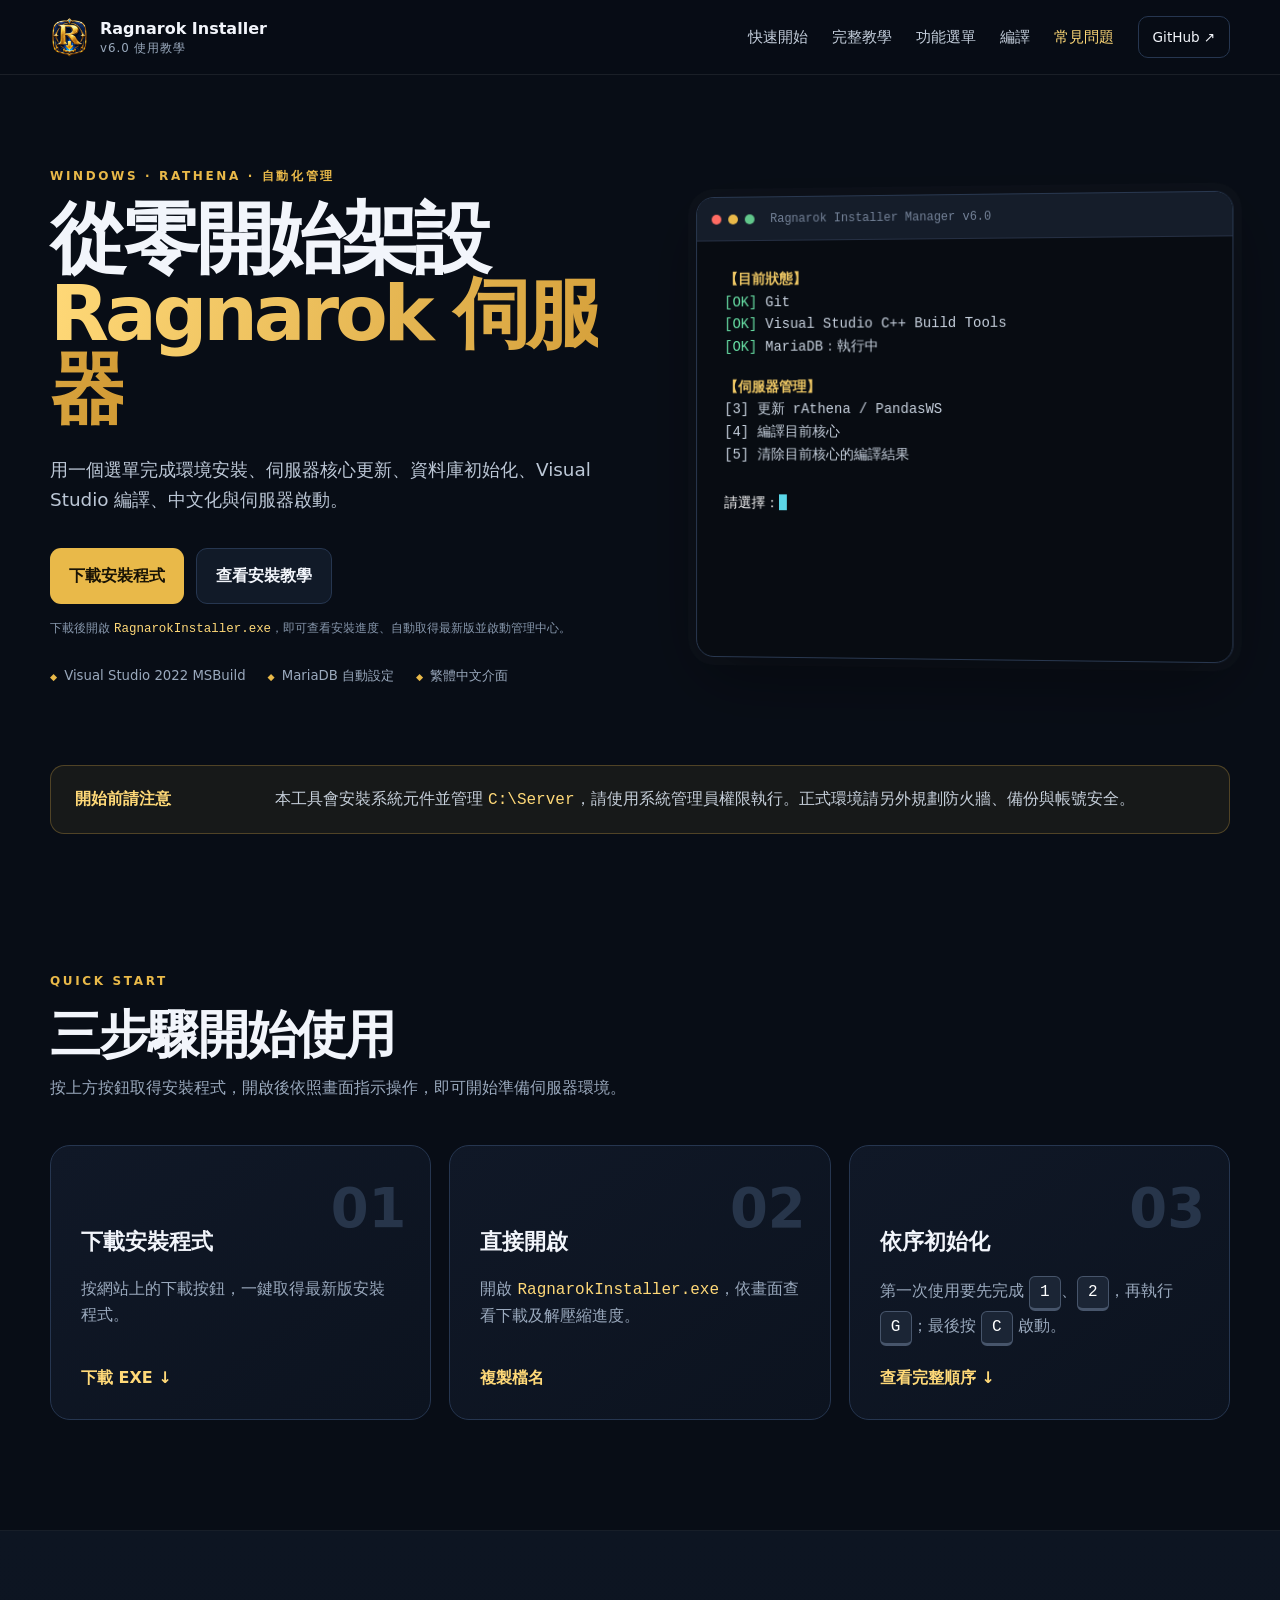
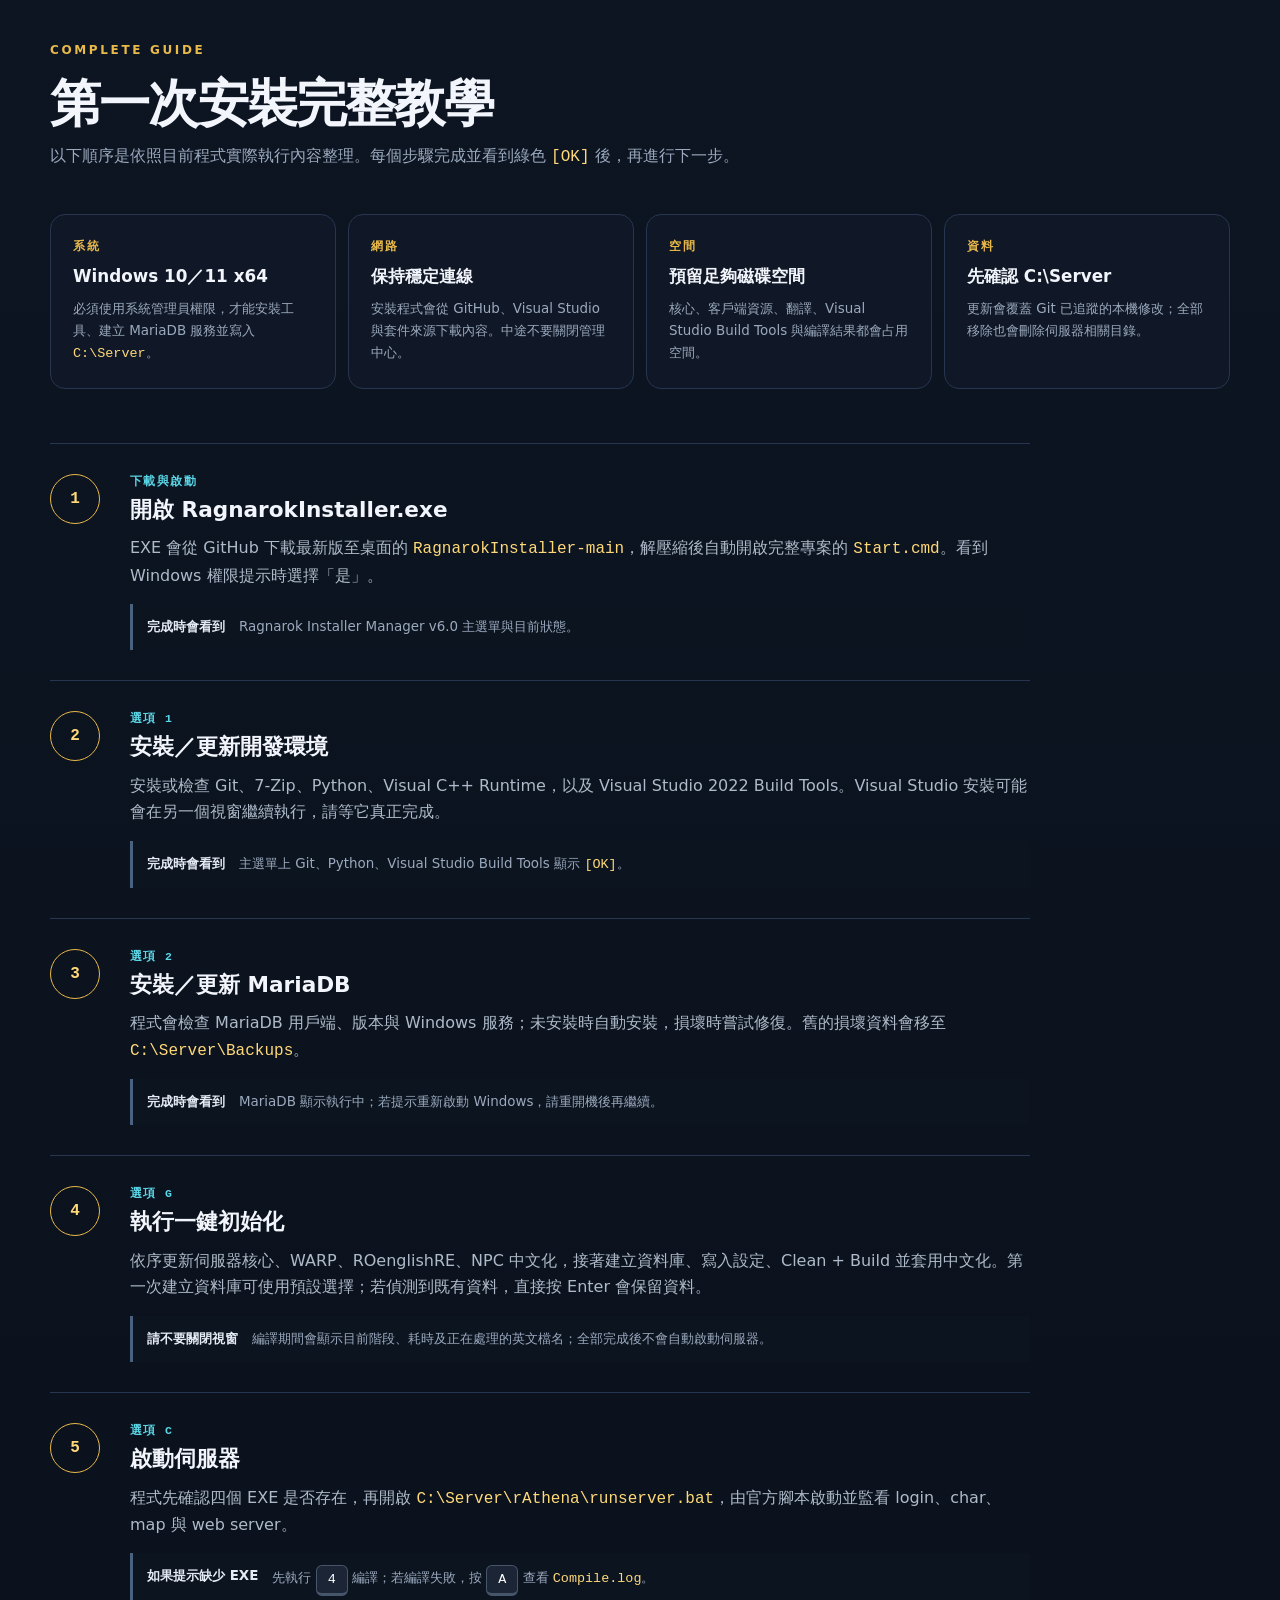
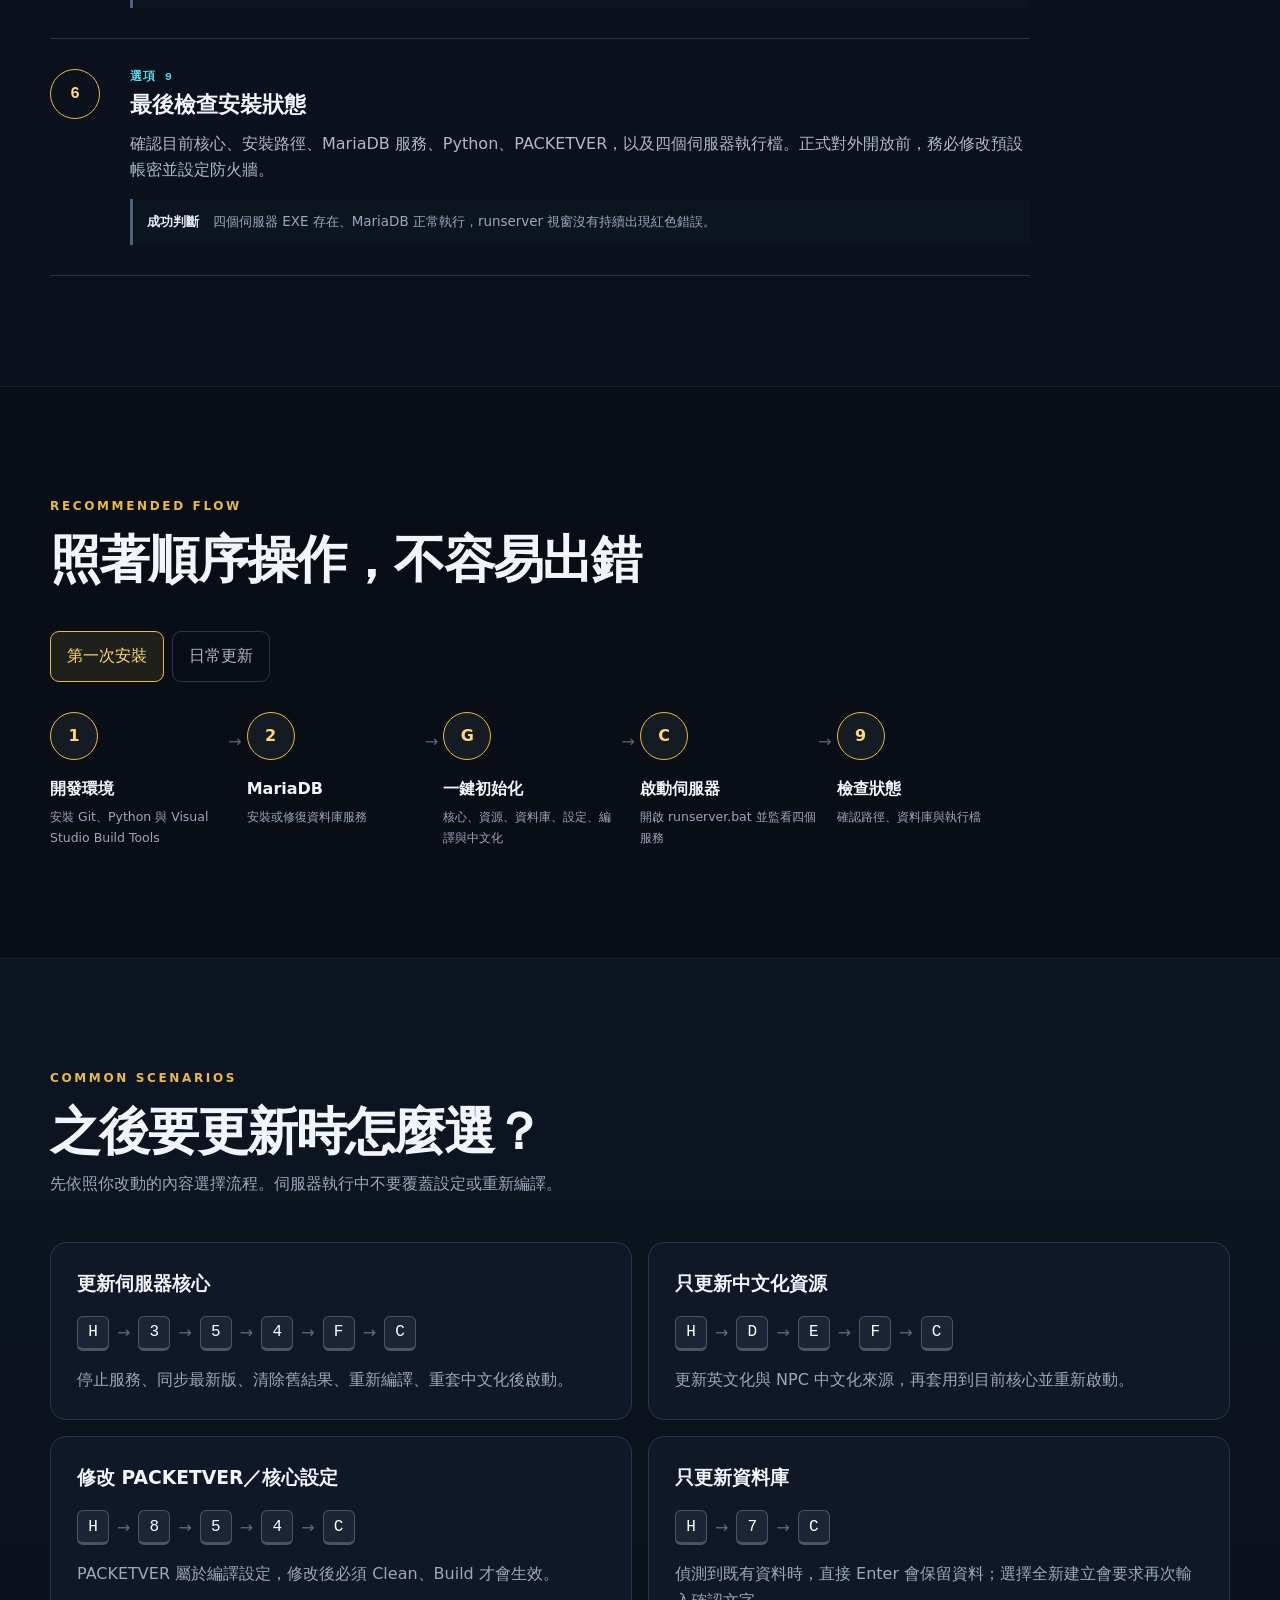
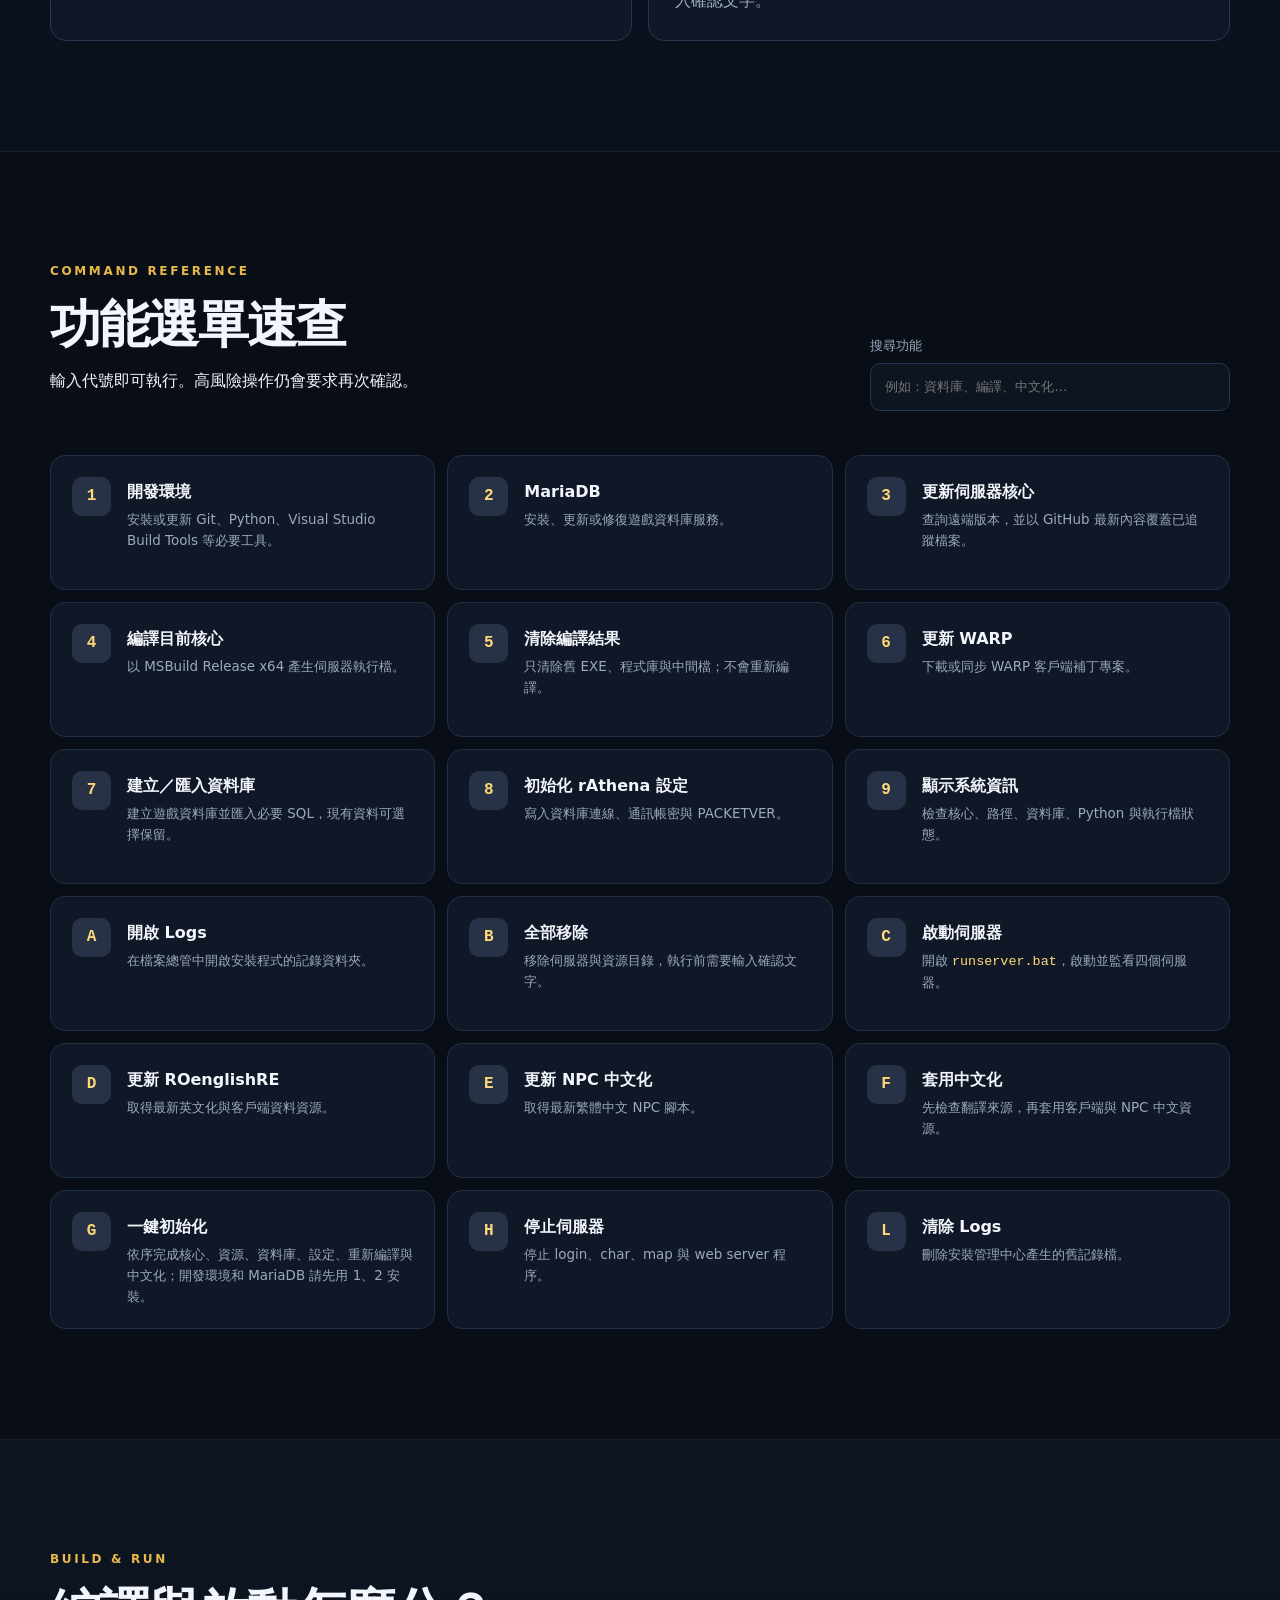
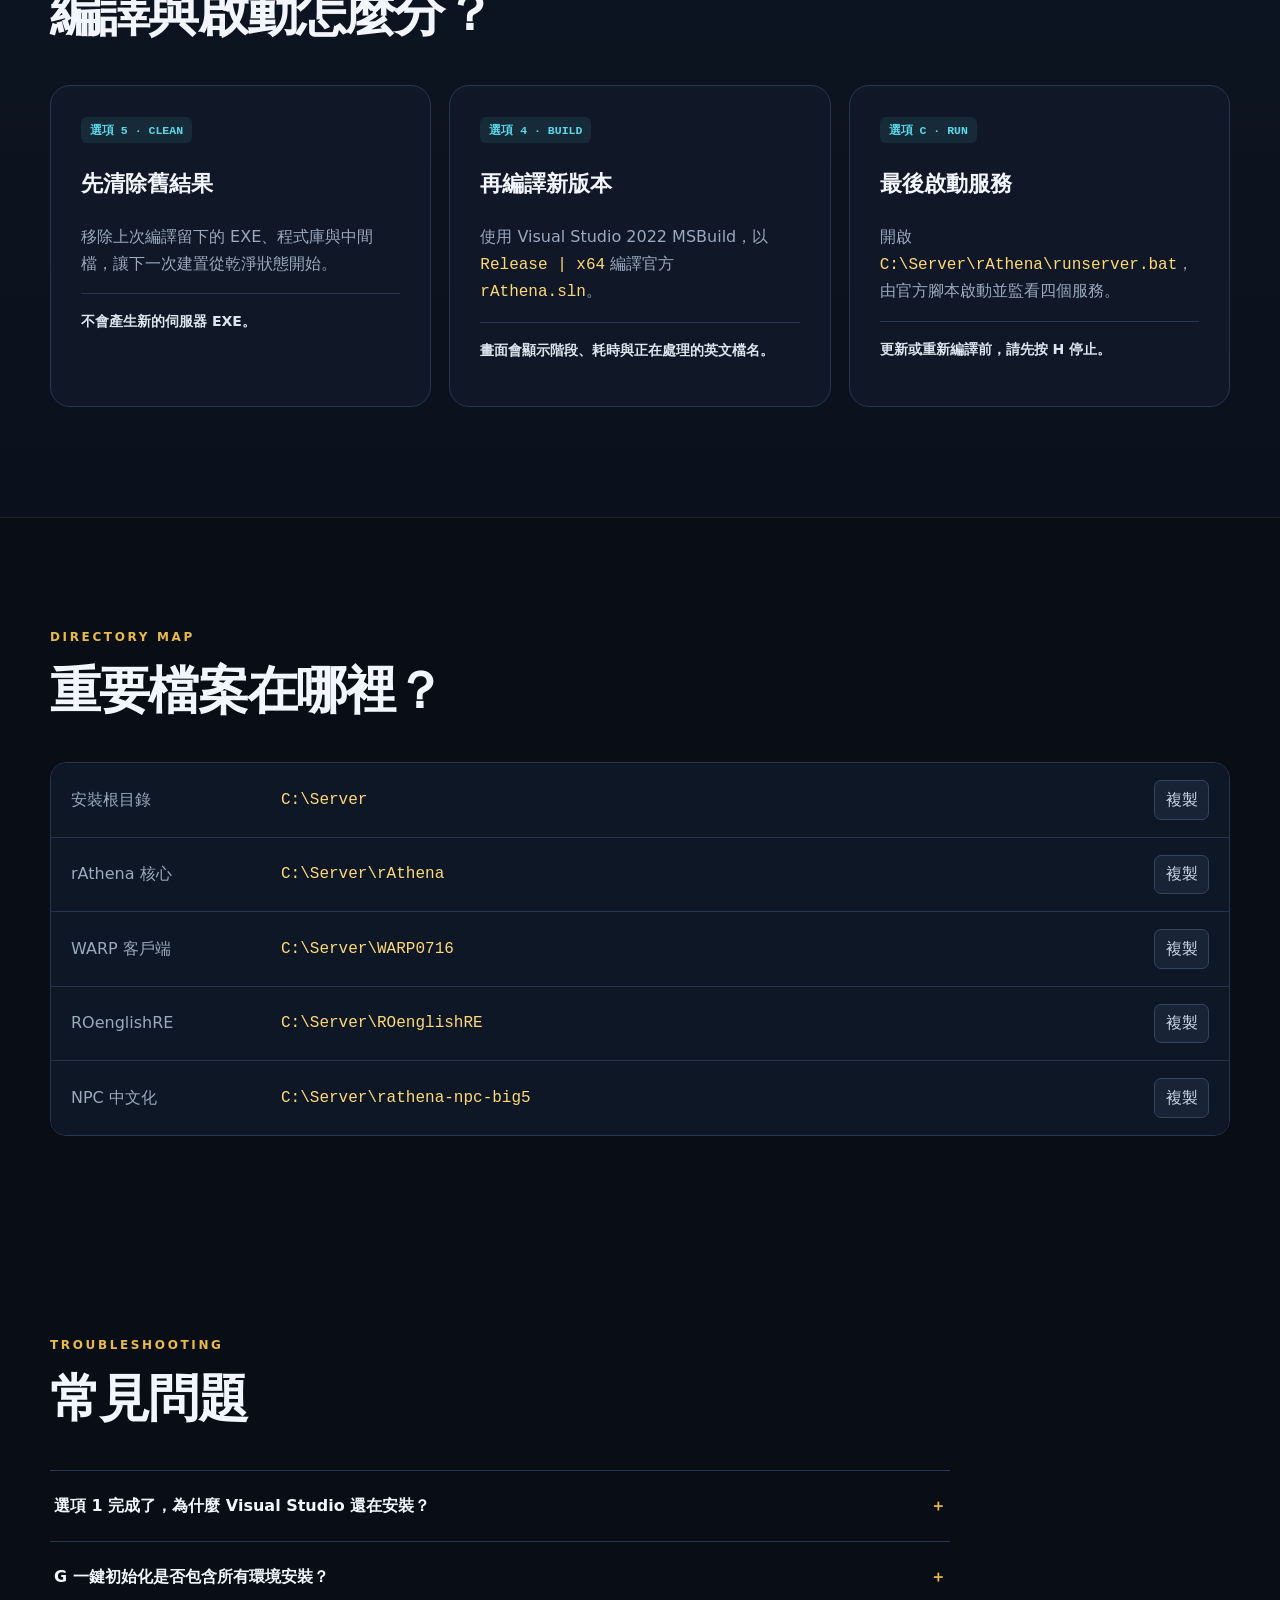
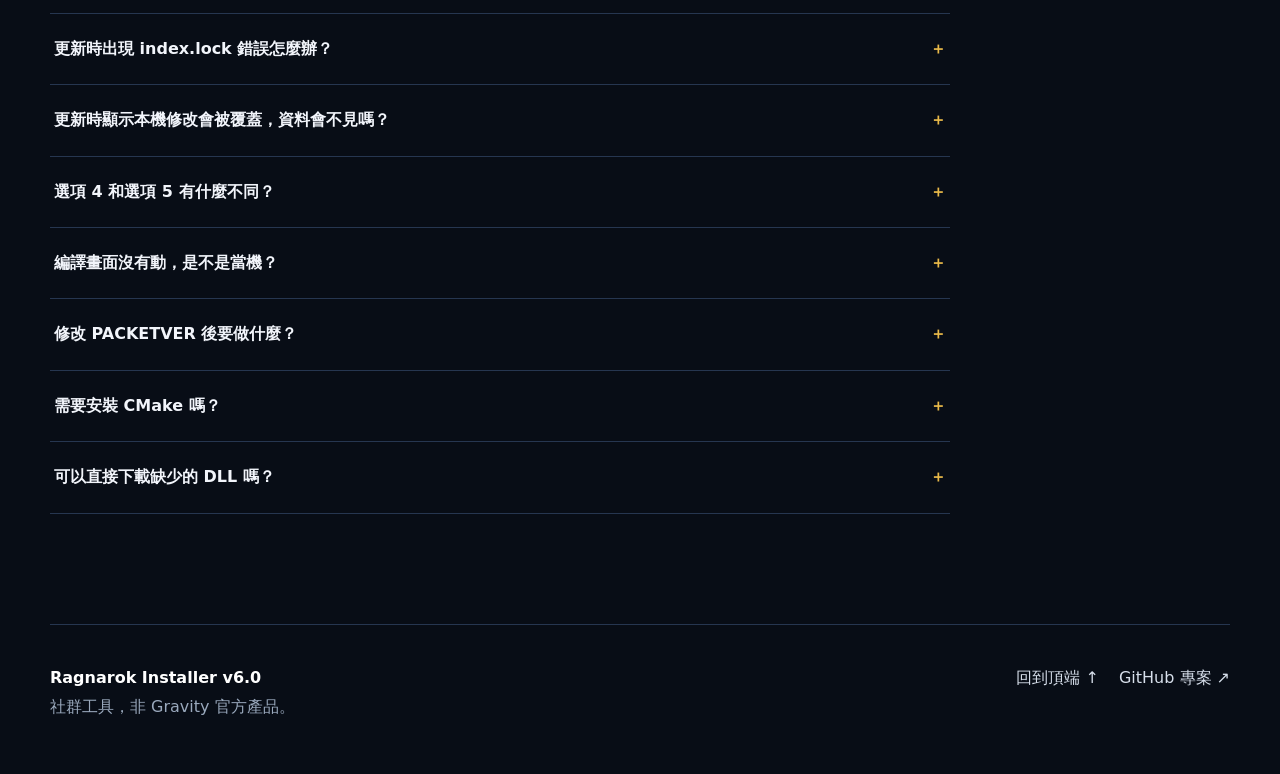
==== docs/index.html @ 00339aa7 "Publish Ragnarok Installer tutorial website" ====
<!doctype html>
<html lang="zh-Hant">
<head>
  <meta charset="utf-8">
  <meta name="viewport" content="width=device-width, initial-scale=1">
  <meta name="description" content="Ragnarok Installer v6.0 完整安裝、更新、編譯與伺服器管理教學。">
  <meta name="theme-color" content="#0b111c">
  <title>Ragnarok Installer 使用教學</title>
  <link rel="icon" type="image/png" href="assets/favicon.png">
  <link rel="stylesheet" href="styles.css?v=20260819-1">
</head>
<body id="top">
  <a class="skip-link" href="#main">跳到主要內容</a>
  <header class="site-header">
    <div class="nav-wrap">
      <a class="brand" href="#top" aria-label="回到首頁">
        <img class="brand-mark" src="assets/ragnarok-installer-logo.png" width="39" height="39" alt="">
        <span><strong>Ragnarok Installer</strong><small>v6.0 使用教學</small></span>
      </a>
      <button class="nav-toggle" type="button" aria-expanded="false" aria-controls="site-nav">選單</button>
      <nav id="site-nav" aria-label="主要導覽">
        <a href="#quickstart">快速開始</a>
        <a href="#guide">完整教學</a>
        <a href="#commands">功能選單</a>
        <a href="#compile">編譯</a>
        <a href="#faq">常見問題</a>
      </nav>
      <a class="github-link" href="https://github.com/xvn5002036/RagnarokInstaller" target="_blank" rel="noreferrer">GitHub ↗</a>
    </div>
  </header>

  <main id="main">
    <section class="hero">
      <div class="hero-copy">
        <p class="eyebrow">WINDOWS · RATHENA · 自動化管理</p>
        <h1>從零開始架設<br><span>Ragnarok 伺服器</span></h1>
        <p class="hero-lead">用一個選單完成環境安裝、伺服器核心更新、資料庫初始化、Visual Studio 編譯、中文化與伺服器啟動。</p>
        <div class="hero-actions">
          <a class="button primary" href="RagnarokInstaller.exe" download>下載安裝程式</a>
          <a class="button secondary" href="#quickstart">查看安裝教學</a>
        </div>
        <p class="launcher-note">下載後開啟 <code>RagnarokInstaller.exe</code>，即可查看安裝進度、自動取得最新版並啟動管理中心。</p>
        <ul class="hero-points" aria-label="特色">
          <li>Visual Studio 2022 MSBuild</li>
          <li>MariaDB 自動設定</li>
          <li>繁體中文介面</li>
        </ul>
      </div>
      <div class="terminal-card" aria-label="安裝程式畫面示意">
        <div class="terminal-bar"><span></span><span></span><span></span><small>Ragnarok Installer Manager v6.0</small></div>
        <div class="terminal-body">
          <p><b>【目前狀態】</b></p>
          <p><i>[OK]</i> Git</p>
          <p><i>[OK]</i> Visual Studio C++ Build Tools</p>
          <p><i>[OK]</i> MariaDB：執行中</p>
          <p class="spacer"></p>
          <p><b>【伺服器管理】</b></p>
          <p>[3] 更新 rAthena / PandasWS</p>
          <p>[4] 編譯目前核心</p>
          <p>[5] 清除目前核心的編譯結果</p>
          <p class="prompt">請選擇：<span class="cursor"></span></p>
        </div>
      </div>
    </section>

    <section class="notice" aria-label="重要提醒">
      <strong>開始前請注意</strong>
      <p>本工具會安裝系統元件並管理 <code>C:\Server</code>，請使用系統管理員權限執行。正式環境請另外規劃防火牆、備份與帳號安全。</p>
    </section>

    <section class="section" id="quickstart">
      <div class="section-heading">
        <p class="eyebrow">QUICK START</p>
        <h2>三步驟開始使用</h2>
        <p>按上方按鈕取得安裝程式，開啟後依照畫面指示操作，即可開始準備伺服器環境。</p>
      </div>
      <div class="steps-grid">
        <article class="step-card"><span>01</span><h3>下載安裝程式</h3><p>按網站上的下載按鈕，一鍵取得最新版安裝程式。</p><a href="RagnarokInstaller.exe" download>下載 EXE ↓</a></article>
        <article class="step-card"><span>02</span><h3>直接開啟</h3><p>開啟 <code>RagnarokInstaller.exe</code>，依畫面查看下載及解壓縮進度。</p><button class="copy-button" type="button" data-copy="RagnarokInstaller.exe">複製檔名</button></article>
        <article class="step-card"><span>03</span><h3>依序初始化</h3><p>第一次使用要先完成 <kbd>1</kbd>、<kbd>2</kbd>，再執行 <kbd>G</kbd>；最後按 <kbd>C</kbd> 啟動。</p><a href="#guide">查看完整順序 ↓</a></article>
      </div>
    </section>

    <section class="section tinted" id="guide">
      <div class="section-heading">
        <p class="eyebrow">COMPLETE GUIDE</p>
        <h2>第一次安裝完整教學</h2>
        <p>以下順序是依照目前程式實際執行內容整理。每個步驟完成並看到綠色 <code>[OK]</code> 後，再進行下一步。</p>
      </div>

      <div class="requirement-grid">
        <article><span>系統</span><strong>Windows 10／11 x64</strong><p>必須使用系統管理員權限，才能安裝工具、建立 MariaDB 服務並寫入 <code>C:\Server</code>。</p></article>
        <article><span>網路</span><strong>保持穩定連線</strong><p>安裝程式會從 GitHub、Visual Studio 與套件來源下載內容。中途不要關閉管理中心。</p></article>
        <article><span>空間</span><strong>預留足夠磁碟空間</strong><p>核心、客戶端資源、翻譯、Visual Studio Build Tools 與編譯結果都會占用空間。</p></article>
        <article><span>資料</span><strong>先確認 C:\Server</strong><p>更新會覆蓋 Git 已追蹤的本機修改；全部移除也會刪除伺服器相關目錄。</p></article>
      </div>

      <ol class="guide-steps">
        <li>
          <div class="guide-number">1</div>
          <div><p class="guide-label">下載與啟動</p><h3>開啟 RagnarokInstaller.exe</h3><p>EXE 會從 GitHub 下載最新版至桌面的 <code>RagnarokInstaller-main</code>，解壓縮後自動開啟完整專案的 <code>Start.cmd</code>。看到 Windows 權限提示時選擇「是」。</p><div class="expected"><b>完成時會看到</b><span>Ragnarok Installer Manager v6.0 主選單與目前狀態。</span></div></div>
        </li>
        <li>
          <div class="guide-number">2</div>
          <div><p class="guide-label">選項 1</p><h3>安裝／更新開發環境</h3><p>安裝或檢查 Git、7-Zip、Python、Visual C++ Runtime，以及 Visual Studio 2022 Build Tools。Visual Studio 安裝可能會在另一個視窗繼續執行，請等它真正完成。</p><div class="expected"><b>完成時會看到</b><span>主選單上 Git、Python、Visual Studio Build Tools 顯示 <code>[OK]</code>。</span></div></div>
        </li>
        <li>
          <div class="guide-number">3</div>
          <div><p class="guide-label">選項 2</p><h3>安裝／更新 MariaDB</h3><p>程式會檢查 MariaDB 用戶端、版本與 Windows 服務；未安裝時自動安裝，損壞時嘗試修復。舊的損壞資料會移至 <code>C:\Server\Backups</code>。</p><div class="expected"><b>完成時會看到</b><span>MariaDB 顯示執行中；若提示重新啟動 Windows，請重開機後再繼續。</span></div></div>
        </li>
        <li>
          <div class="guide-number">4</div>
          <div><p class="guide-label">選項 G</p><h3>執行一鍵初始化</h3><p>依序更新伺服器核心、WARP、ROenglishRE、NPC 中文化，接著建立資料庫、寫入設定、Clean + Build 並套用中文化。第一次建立資料庫可使用預設選擇；若偵測到既有資料，直接按 Enter 會保留資料。</p><div class="expected"><b>請不要關閉視窗</b><span>編譯期間會顯示目前階段、耗時及正在處理的英文檔名；全部完成後不會自動啟動伺服器。</span></div></div>
        </li>
        <li>
          <div class="guide-number">5</div>
          <div><p class="guide-label">選項 C</p><h3>啟動伺服器</h3><p>程式先確認四個 EXE 是否存在，再開啟 <code>C:\Server\rAthena\runserver.bat</code>，由官方腳本啟動並監看 login、char、map 與 web server。</p><div class="expected"><b>如果提示缺少 EXE</b><span>先執行 <kbd>4</kbd> 編譯；若編譯失敗，按 <kbd>A</kbd> 查看 <code>Compile.log</code>。</span></div></div>
        </li>
        <li>
          <div class="guide-number">6</div>
          <div><p class="guide-label">選項 9</p><h3>最後檢查安裝狀態</h3><p>確認目前核心、安裝路徑、MariaDB 服務、Python、PACKETVER，以及四個伺服器執行檔。正式對外開放前，務必修改預設帳密並設定防火牆。</p><div class="expected"><b>成功判斷</b><span>四個伺服器 EXE 存在、MariaDB 正常執行，runserver 視窗沒有持續出現紅色錯誤。</span></div></div>
        </li>
      </ol>
    </section>

    <section class="section" id="flows">
      <div class="section-heading">
        <p class="eyebrow">RECOMMENDED FLOW</p>
        <h2>照著順序操作，不容易出錯</h2>
      </div>
      <div class="flow-tabs" role="tablist" aria-label="操作情境">
        <button type="button" role="tab" aria-selected="true" aria-controls="flow-first" id="tab-first">第一次安裝</button>
        <button type="button" role="tab" aria-selected="false" aria-controls="flow-update" id="tab-update">日常更新</button>
      </div>
      <div class="flow-panel" id="flow-first" role="tabpanel" aria-labelledby="tab-first">
        <ol class="flow-line">
          <li><b>1</b><span>開發環境</span><small>安裝 Git、Python 與 Visual Studio Build Tools</small></li>
          <li><b>2</b><span>MariaDB</span><small>安裝或修復資料庫服務</small></li>
          <li><b>G</b><span>一鍵初始化</span><small>核心、資源、資料庫、設定、編譯與中文化</small></li>
          <li><b>C</b><span>啟動伺服器</span><small>開啟 runserver.bat 並監看四個服務</small></li>
          <li><b>9</b><span>檢查狀態</span><small>確認路徑、資料庫與執行檔</small></li>
        </ol>
      </div>
      <div class="flow-panel" id="flow-update" role="tabpanel" aria-labelledby="tab-update" hidden>
        <ol class="flow-line">
          <li><b>H</b><span>停止伺服器</span><small>更新與編譯前先安全停止服務</small></li>
          <li><b>3</b><span>更新核心</span><small>直接同步 GitHub 最新版本</small></li>
          <li><b>5</b><span>清除舊結果</span><small>只執行 Clean，不會自動編譯</small></li>
          <li><b>4</b><span>重新編譯</span><small>使用 Release x64 產生新執行檔</small></li>
          <li><b>F</b><span>套用中文化</span><small>更新來源後套用中文資源</small></li>
          <li><b>C</b><span>重新啟動</span><small>由 runserver.bat 啟動並監看</small></li>
        </ol>
      </div>
    </section>

    <section class="section tinted" id="scenarios">
      <div class="section-heading"><p class="eyebrow">COMMON SCENARIOS</p><h2>之後要更新時怎麼選？</h2><p>先依照你改動的內容選擇流程。伺服器執行中不要覆蓋設定或重新編譯。</p></div>
      <div class="scenario-grid">
        <article><h3>更新伺服器核心</h3><p class="key-sequence"><kbd>H</kbd><i>→</i><kbd>3</kbd><i>→</i><kbd>5</kbd><i>→</i><kbd>4</kbd><i>→</i><kbd>F</kbd><i>→</i><kbd>C</kbd></p><p>停止服務、同步最新版、清除舊結果、重新編譯、重套中文化後啟動。</p></article>
        <article><h3>只更新中文化資源</h3><p class="key-sequence"><kbd>H</kbd><i>→</i><kbd>D</kbd><i>→</i><kbd>E</kbd><i>→</i><kbd>F</kbd><i>→</i><kbd>C</kbd></p><p>更新英文化與 NPC 中文化來源，再套用到目前核心並重新啟動。</p></article>
        <article><h3>修改 PACKETVER／核心設定</h3><p class="key-sequence"><kbd>H</kbd><i>→</i><kbd>8</kbd><i>→</i><kbd>5</kbd><i>→</i><kbd>4</kbd><i>→</i><kbd>C</kbd></p><p>PACKETVER 屬於編譯設定，修改後必須 Clean、Build 才會生效。</p></article>
        <article><h3>只更新資料庫</h3><p class="key-sequence"><kbd>H</kbd><i>→</i><kbd>7</kbd><i>→</i><kbd>C</kbd></p><p>偵測到既有資料時，直接 Enter 會保留資料；選擇全新建立會要求再次輸入確認文字。</p></article>
      </div>
    </section>

    <section class="section" id="commands">
      <div class="section-heading split-heading">
        <div><p class="eyebrow">COMMAND REFERENCE</p><h2>功能選單速查</h2><p>輸入代號即可執行。高風險操作仍會要求再次確認。</p></div>
        <label class="search-box"><span>搜尋功能</span><input id="command-search" type="search" placeholder="例如：資料庫、編譯、中文化…"></label>
      </div>
      <div class="command-grid" id="command-grid">
        <article data-search="環境 安裝 git python visual studio"><b>1</b><div><h3>開發環境</h3><p>安裝或更新 Git、Python、Visual Studio Build Tools 等必要工具。</p></div></article>
        <article data-search="mariadb mysql 資料庫 安裝"><b>2</b><div><h3>MariaDB</h3><p>安裝、更新或修復遊戲資料庫服務。</p></div></article>
        <article data-search="更新 rathena pandasws git github 核心"><b>3</b><div><h3>更新伺服器核心</h3><p>查詢遠端版本，並以 GitHub 最新內容覆蓋已追蹤檔案。</p></div></article>
        <article data-search="編譯 build msbuild visual studio exe"><b>4</b><div><h3>編譯目前核心</h3><p>以 MSBuild Release x64 產生伺服器執行檔。</p></div></article>
        <article data-search="清除 clean 編譯 中間檔 exe"><b>5</b><div><h3>清除編譯結果</h3><p>只清除舊 EXE、程式庫與中間檔；不會重新編譯。</p></div></article>
        <article data-search="warp 客戶端 補丁 更新"><b>6</b><div><h3>更新 WARP</h3><p>下載或同步 WARP 客戶端補丁專案。</p></div></article>
        <article data-search="資料庫 sql 匯入 建立 mariadb"><b>7</b><div><h3>建立／匯入資料庫</h3><p>建立遊戲資料庫並匯入必要 SQL，現有資料可選擇保留。</p></div></article>
        <article data-search="初始化 設定 packetver conf 帳密"><b>8</b><div><h3>初始化 rAthena 設定</h3><p>寫入資料庫連線、通訊帳密與 PACKETVER。</p></div></article>
        <article data-search="資訊 狀態 路徑 python mariadb exe"><b>9</b><div><h3>顯示系統資訊</h3><p>檢查核心、路徑、資料庫、Python 與執行檔狀態。</p></div></article>
        <article data-search="logs log 紀錄 開啟"><b>A</b><div><h3>開啟 Logs</h3><p>在檔案總管中開啟安裝程式的記錄資料夾。</p></div></article>
        <article data-search="刪除 移除 uninstall 危險"><b>B</b><div><h3>全部移除</h3><p>移除伺服器與資源目錄，執行前需要輸入確認文字。</p></div></article>
        <article data-search="啟動 start runserver bat login char map web"><b>C</b><div><h3>啟動伺服器</h3><p>開啟 <code>runserver.bat</code>，啟動並監看四個伺服器。</p></div></article>
        <article data-search="roenglishre 英文化 客戶端 更新"><b>D</b><div><h3>更新 ROenglishRE</h3><p>取得最新英文化與客戶端資料資源。</p></div></article>
        <article data-search="npc 中文化 繁體中文 更新"><b>E</b><div><h3>更新 NPC 中文化</h3><p>取得最新繁體中文 NPC 腳本。</p></div></article>
        <article data-search="套用 中文化 localization"><b>F</b><div><h3>套用中文化</h3><p>先檢查翻譯來源，再套用客戶端與 NPC 中文資源。</p></div></article>
        <article data-search="一鍵 初始化 setup 新手"><b>G</b><div><h3>一鍵初始化</h3><p>依序完成核心、資源、資料庫、設定、重新編譯與中文化；開發環境和 MariaDB 請先用 1、2 安裝。</p></div></article>
        <article data-search="停止 stop server login char map web"><b>H</b><div><h3>停止伺服器</h3><p>停止 login、char、map 與 web server 程序。</p></div></article>
        <article data-search="清除 logs log 紀錄"><b>L</b><div><h3>清除 Logs</h3><p>刪除安裝管理中心產生的舊記錄檔。</p></div></article>
      </div>
      <p class="empty-state" id="empty-state" hidden>找不到符合的功能，請換一個關鍵字。</p>
    </section>

    <section class="section tinted" id="compile">
      <div class="section-heading"><p class="eyebrow">BUILD & RUN</p><h2>編譯與啟動怎麼分？</h2></div>
      <div class="compare-grid">
        <article><span class="tag">選項 5 · CLEAN</span><h3>先清除舊結果</h3><p>移除上次編譯留下的 EXE、程式庫與中間檔，讓下一次建置從乾淨狀態開始。</p><p class="callout">不會產生新的伺服器 EXE。</p></article>
        <article><span class="tag">選項 4 · BUILD</span><h3>再編譯新版本</h3><p>使用 Visual Studio 2022 MSBuild，以 <code>Release | x64</code> 編譯官方 <code>rAthena.sln</code>。</p><p class="callout">畫面會顯示階段、耗時與正在處理的英文檔名。</p></article>
        <article><span class="tag">選項 C · RUN</span><h3>最後啟動服務</h3><p>開啟 <code>C:\Server\rAthena\runserver.bat</code>，由官方腳本啟動並監看四個服務。</p><p class="callout">更新或重新編譯前，請先按 H 停止。</p></article>
      </div>
    </section>

    <section class="section" id="paths">
      <div class="section-heading"><p class="eyebrow">DIRECTORY MAP</p><h2>重要檔案在哪裡？</h2></div>
      <div class="path-list">
        <div><span>安裝根目錄</span><code>C:\Server</code><button type="button" data-copy="C:\Server">複製</button></div>
        <div><span>rAthena 核心</span><code>C:\Server\rAthena</code><button type="button" data-copy="C:\Server\rAthena">複製</button></div>
        <div><span>WARP 客戶端</span><code>C:\Server\WARP0716</code><button type="button" data-copy="C:\Server\WARP0716">複製</button></div>
        <div><span>ROenglishRE</span><code>C:\Server\ROenglishRE</code><button type="button" data-copy="C:\Server\ROenglishRE">複製</button></div>
        <div><span>NPC 中文化</span><code>C:\Server\rathena-npc-big5</code><button type="button" data-copy="C:\Server\rathena-npc-big5">複製</button></div>
      </div>
    </section>

    <section class="section faq-section" id="faq">
      <div class="section-heading"><p class="eyebrow">TROUBLESHOOTING</p><h2>常見問題</h2></div>
      <div class="faq-list">
        <details><summary>選項 1 完成了，為什麼 Visual Studio 還在安裝？</summary><p>Visual Studio Build Tools 會在獨立視窗執行。請等該視窗完成，再回主選單確認 Visual Studio 顯示 <code>[OK]</code>，否則選項 4 會找不到 MSBuild。</p></details>
        <details><summary>G 一鍵初始化是否包含所有環境安裝？</summary><p>不包含。第一次使用必須先執行選項 1 安裝開發環境，再執行選項 2 安裝 MariaDB，兩者完成後才執行 G。</p></details>
        <details><summary>更新時出現 index.lock 錯誤怎麼辦？</summary><p>先確認沒有其他 Git 程序執行。新版管理中心會偵測殘留鎖定檔，確認安全後自動清除並繼續更新。</p></details>
        <details><summary>更新時顯示本機修改會被覆蓋，資料會不見嗎？</summary><p>選項 3、6、D、E 會以 GitHub 最新內容同步其儲存庫，Git 已追蹤檔案的本機修改可能被覆蓋。資料庫不在這些 Git 儲存庫內，但重要自訂腳本與設定仍應另行保存。</p></details>
        <details><summary>選項 4 和選項 5 有什麼不同？</summary><p>選項 5 只執行 Clean；選項 4 才會 Build。需要完整乾淨編譯時，依序執行 5、4。</p></details>
        <details><summary>編譯畫面沒有動，是不是當機？</summary><p>藍色面板的 Elapsed 時間會持續增加，下方也會顯示新出現的英文檔名。詳細錯誤則保存在 <code>Logs\Compile.log</code>。</p></details>
        <details><summary>修改 PACKETVER 後要做什麼？</summary><p>先按 5 清除舊編譯結果，再按 4 編譯，最後按 C 重新啟動伺服器。</p></details>
        <details><summary>需要安裝 CMake 嗎？</summary><p>不需要。本工具直接使用 rAthena 官方 <code>rAthena.sln</code>，透過 Visual Studio 2022 MSBuild 以 <code>Release | x64</code> 建置。</p></details>
        <details><summary>可以直接下載缺少的 DLL 嗎？</summary><p>不要從不明網站單獨下載 DLL。請執行選項 1，讓管理中心安裝正確的 Visual C++ Runtime 與建置工具。</p></details>
      </div>
    </section>
  </main>

  <footer>
    <div><strong>Ragnarok Installer v6.0</strong><p>社群工具，非 Gravity 官方產品。</p></div>
    <div><a href="#top">回到頂端 ↑</a><a href="https://github.com/xvn5002036/RagnarokInstaller" target="_blank" rel="noreferrer">GitHub 專案 ↗</a></div>
  </footer>
  <div class="toast" role="status" aria-live="polite"></div>
  <script src="script.js?v=20260819-1"></script>
</body>
</html>
---- docs/styles.css ----
:root{--bg:#080d16;--panel:#101827;--panel-2:#152136;--line:#263650;--text:#f2f5fb;--muted:#9aa9bd;--gold:#e9b949;--gold-2:#ffd978;--cyan:#5bd7e8;--green:#63d49a;--danger:#ff7f79;--radius:20px;--shadow:0 22px 70px rgba(0,0,0,.35)}
*{box-sizing:border-box}html{scroll-behavior:smooth;scroll-padding-top:88px}body{margin:0;background:var(--bg);color:var(--text);font-family:"Segoe UI","Noto Sans TC",system-ui,sans-serif;line-height:1.65}a{color:inherit;text-decoration:none}button,input{font:inherit}code,kbd{font-family:"Cascadia Code",Consolas,monospace}code{color:var(--gold-2)}kbd{display:inline-grid;place-items:center;min-width:2rem;padding:.15rem .45rem;border:1px solid #47556b;border-bottom-width:3px;border-radius:6px;background:#1b2535;color:#fff}.skip-link{position:fixed;left:1rem;top:-5rem;z-index:100;padding:.75rem 1rem;background:#fff;color:#000;border-radius:8px}.skip-link:focus{top:1rem}.site-header{position:sticky;top:0;z-index:50;border-bottom:1px solid rgba(255,255,255,.08);background:rgba(8,13,22,.86);backdrop-filter:blur(18px)}.nav-wrap{width:min(1180px,calc(100% - 36px));height:74px;margin:auto;display:flex;align-items:center;gap:24px}.brand{display:flex;align-items:center;gap:11px;margin-right:auto}.brand-mark{display:grid;place-items:center;width:39px;height:39px;border:1px solid rgba(233,185,73,.55);border-radius:12px;background:linear-gradient(145deg,#2e291d,#141927);color:var(--gold-2);font:700 20px Georgia,serif;box-shadow:inset 0 0 20px rgba(233,185,73,.09)}.brand strong,.brand small{display:block;line-height:1.2}.brand small{margin-top:3px;color:var(--muted);font-size:.74rem;letter-spacing:.08em}.site-header nav{display:flex;align-items:center;gap:24px}.site-header nav a{color:#c4cedc;font-size:.92rem}.site-header nav a:hover,.site-header nav a.active{color:var(--gold-2)}.github-link{padding:.56rem .85rem;border:1px solid var(--line);border-radius:10px;font-size:.85rem}.github-link:hover{border-color:var(--gold)}.nav-toggle{display:none;background:transparent;color:#fff;border:1px solid var(--line);border-radius:9px;padding:.45rem .7rem}.hero{width:min(1180px,calc(100% - 36px));min-height:690px;margin:auto;display:grid;grid-template-columns:1.03fr .97fr;align-items:center;gap:70px;padding:92px 0 78px}.eyebrow{margin:0 0 14px;color:var(--gold);font-size:.75rem;font-weight:800;letter-spacing:.22em}.hero h1{margin:0;font-size:clamp(3rem,6vw,5.65rem);line-height:.98;letter-spacing:-.055em}.hero h1 span{color:transparent;background:linear-gradient(105deg,var(--gold-2),#d19a34);background-clip:text;-webkit-background-clip:text}.hero-lead{max-width:660px;margin:28px 0;color:#bcc7d6;font-size:1.15rem}.hero-actions{display:flex;gap:12px;margin:32px 0}.button{display:inline-flex;align-items:center;justify-content:center;padding:.88rem 1.18rem;border-radius:11px;font-weight:700}.button.primary{background:var(--gold);color:#181306}.button.primary:hover{background:var(--gold-2)}.button.secondary{border:1px solid var(--line);background:#111a28}.button.secondary:hover{border-color:#667894}.hero-points{display:flex;gap:22px;padding:0;margin:30px 0 0;list-style:none;color:var(--muted);font-size:.83rem}.hero-points li::before{content:"◆";margin-right:7px;color:var(--gold);font-size:.58rem}.terminal-card{overflow:hidden;border:1px solid #293850;border-radius:18px;background:#080c12;box-shadow:var(--shadow),0 0 0 8px rgba(255,255,255,.018);transform:perspective(1000px) rotateY(-3deg)}.terminal-bar{height:44px;display:flex;align-items:center;gap:7px;padding:0 15px;border-bottom:1px solid #263044;background:#151d2a}.terminal-bar span{width:10px;height:10px;border-radius:50%;background:#ff6b63}.terminal-bar span:nth-child(2){background:#e9b949}.terminal-bar span:nth-child(3){background:#61c78b}.terminal-bar small{margin-left:9px;color:#758399;font:12px Consolas,monospace}.terminal-body{min-height:420px;padding:28px;color:#c8d2df;font:14px/1.62 "Cascadia Code",Consolas,monospace}.terminal-body p{margin:0}.terminal-body b{color:#f0c965}.terminal-body i{color:#69e3a7;font-style:normal}.terminal-body .spacer{height:18px}.terminal-body .prompt{margin-top:27px;color:#fff}.cursor{display:inline-block;width:8px;height:16px;background:var(--cyan);vertical-align:-3px;animation:blink 1s steps(1) infinite}@keyframes blink{50%{opacity:0}}.notice{width:min(1180px,calc(100% - 36px));margin:0 auto 28px;padding:20px 24px;display:grid;grid-template-columns:180px 1fr;gap:20px;border:1px solid rgba(233,185,73,.27);border-radius:14px;background:rgba(233,185,73,.065)}.notice strong{color:var(--gold-2)}.notice p{margin:0;color:#c6cfda}.section{padding:110px max(18px,calc((100% - 1180px)/2))}.section.tinted{border-block:1px solid rgba(255,255,255,.055);background:linear-gradient(180deg,#0d1522,#0a111c)}.section-heading{max-width:720px;margin-bottom:44px}.section-heading h2{margin:0 0 12px;font-size:clamp(2rem,4vw,3.25rem);line-height:1.1;letter-spacing:-.035em}.section-heading>p:last-child{margin:0;color:var(--muted)}.steps-grid{display:grid;grid-template-columns:repeat(3,1fr);gap:18px}.step-card{position:relative;min-height:275px;padding:30px;border:1px solid var(--line);border-radius:var(--radius);background:linear-gradient(145deg,var(--panel),#0c131f)}.step-card>span{position:absolute;right:24px;top:18px;color:#27354a;font-size:3.4rem;font-weight:900}.step-card h3{position:relative;margin:48px 0 10px;font-size:1.35rem}.step-card p{position:relative;color:var(--muted)}.step-card a,.step-card button{position:absolute;left:30px;bottom:28px;color:var(--gold-2);background:none;border:0;padding:0;cursor:pointer;font-weight:700}.flow-tabs{display:flex;gap:8px;margin-bottom:30px}.flow-tabs button{padding:.7rem 1rem;border:1px solid var(--line);border-radius:9px;background:transparent;color:#aab6c5;cursor:pointer}.flow-tabs button[aria-selected=true]{border-color:var(--gold);background:rgba(233,185,73,.1);color:var(--gold-2)}.flow-line{display:grid;grid-template-columns:repeat(6,1fr);gap:0;padding:0;margin:0;list-style:none}.flow-line li{position:relative;padding:0 18px 0 0}.flow-line li:not(:last-child)::after{content:"→";position:absolute;right:5px;top:17px;color:#54657d}.flow-line b{display:grid;place-items:center;width:48px;height:48px;margin-bottom:16px;border:1px solid var(--gold);border-radius:50%;color:var(--gold-2);background:#151b22}.flow-line span,.flow-line small{display:block}.flow-line span{font-weight:800}.flow-line small{margin-top:5px;color:var(--muted);font-size:.78rem}.split-heading{max-width:none;display:flex;align-items:end;justify-content:space-between;gap:30px}.search-box{width:min(360px,100%);color:var(--muted);font-size:.8rem}.search-box span{display:block;margin-bottom:6px}.search-box input{width:100%;padding:.78rem .9rem;border:1px solid var(--line);border-radius:10px;outline:0;background:#0d1521;color:#fff}.search-box input:focus{border-color:var(--gold);box-shadow:0 0 0 3px rgba(233,185,73,.1)}.command-grid{display:grid;grid-template-columns:repeat(3,1fr);gap:12px}.command-grid article{display:flex;gap:16px;min-height:135px;padding:21px;border:1px solid #202f45;border-radius:15px;background:var(--panel);transition:.2s}.command-grid article:hover{border-color:#415674;transform:translateY(-2px)}.command-grid article.hidden{display:none}.command-grid article>b{display:grid;place-items:center;flex:0 0 39px;height:39px;border-radius:10px;background:#273247;color:var(--gold-2);font:800 1rem "Cascadia Code",monospace}.command-grid h3{margin:2px 0 5px;font-size:1rem}.command-grid p{margin:0;color:var(--muted);font-size:.84rem;line-height:1.55}.empty-state{text-align:center;color:var(--muted);padding:40px}.compare-grid{display:grid;grid-template-columns:repeat(3,1fr);gap:18px}.compare-grid article{padding:30px;border:1px solid var(--line);border-radius:var(--radius);background:var(--panel)}.tag{display:inline-block;padding:.32rem .56rem;border-radius:6px;background:rgba(91,215,232,.09);color:var(--cyan);font:700 .72rem "Cascadia Code",monospace}.compare-grid h3{font-size:1.4rem}.compare-grid p{color:var(--muted)}.compare-grid .callout{padding-top:16px;border-top:1px solid var(--line);color:#dce4ee;font-weight:600;font-size:.88rem}.path-list{overflow:hidden;border:1px solid var(--line);border-radius:16px}.path-list>div{display:grid;grid-template-columns:190px 1fr auto;align-items:center;gap:20px;padding:17px 20px;background:#0e1725}.path-list>div+div{border-top:1px solid var(--line)}.path-list span{color:var(--muted)}.path-list button{padding:.35rem .65rem;border:1px solid #35455c;border-radius:7px;background:#182336;color:#cbd5e2;cursor:pointer}.faq-section{padding-top:90px}.faq-list{max-width:900px}.faq-list details{border-top:1px solid var(--line)}.faq-list details:last-child{border-bottom:1px solid var(--line)}.faq-list summary{padding:22px 4px;cursor:pointer;font-weight:700;list-style:none}.faq-list summary::after{content:"＋";float:right;color:var(--gold)}.faq-list details[open] summary::after{content:"－"}.faq-list details p{margin:0;padding:0 40px 24px 4px;color:var(--muted)}footer{width:min(1180px,calc(100% - 36px));margin:auto;padding:40px 0 60px;display:flex;justify-content:space-between;border-top:1px solid var(--line);color:var(--muted)}footer strong{color:#fff}footer p{margin:3px 0}footer>div:last-child{display:flex;gap:20px;color:#d7dfeb}.toast{position:fixed;right:20px;bottom:20px;z-index:80;padding:.75rem 1rem;border:1px solid #36506b;border-radius:10px;background:#142237;color:#fff;box-shadow:var(--shadow);opacity:0;transform:translateY(10px);pointer-events:none;transition:.2s}.toast.show{opacity:1;transform:none}
@media(max-width:900px){.site-header nav{display:none;position:absolute;left:18px;right:18px;top:68px;padding:16px;flex-direction:column;align-items:stretch;border:1px solid var(--line);border-radius:14px;background:#0d1521}.site-header nav.open{display:flex}.nav-toggle{display:block}.github-link{display:none}.hero{grid-template-columns:1fr;gap:48px;padding-top:70px}.terminal-card{transform:none}.steps-grid,.command-grid,.compare-grid{grid-template-columns:1fr 1fr}.flow-line{grid-template-columns:repeat(3,1fr);gap:34px 0}.split-heading{align-items:stretch;flex-direction:column}.search-box{width:100%}}
@media(max-width:620px){.nav-wrap{width:min(100% - 24px,1180px)}.brand small{display:none}.hero,.notice,footer{width:calc(100% - 28px)}.hero{min-height:0;padding:56px 0}.hero h1{font-size:3.1rem}.hero-actions,.hero-points{flex-direction:column}.hero-points{gap:8px}.terminal-body{padding:20px 16px;font-size:12px}.notice{grid-template-columns:1fr;gap:5px}.section{padding:76px 14px}.steps-grid,.command-grid,.compare-grid{grid-template-columns:minmax(0,1fr)}.compare-grid article{min-width:0}.compare-grid code{overflow-wrap:anywhere}.flow-line{grid-template-columns:1fr;gap:0}.flow-line li{padding:0 0 26px 66px;min-height:72px}.flow-line b{position:absolute;left:0;top:0}.flow-line li:not(:last-child)::after{content:"↓";left:19px;right:auto;top:50px}.path-list>div{grid-template-columns:1fr auto;gap:6px}.path-list code{grid-column:1/3;overflow-wrap:anywhere}.path-list span{grid-column:1}.path-list button{grid-column:2;grid-row:1}footer{flex-direction:column;gap:20px}footer>div:last-child{flex-direction:column;gap:5px}}
@media(prefers-reduced-motion:reduce){*{scroll-behavior:auto!important;animation:none!important;transition:none!important}}
.hero-actions{margin-bottom:14px}.launcher-note{max-width:620px;margin:0;color:#8797ac;font-size:.78rem}.hero-points{margin-top:25px}
.brand-mark{object-fit:contain;padding:0;border:0;background:transparent;box-shadow:none}
.requirement-grid{display:grid;grid-template-columns:repeat(4,1fr);gap:12px;margin-bottom:54px}.requirement-grid article{padding:22px;border:1px solid var(--line);border-radius:15px;background:#101827}.requirement-grid span{display:block;color:var(--gold);font-size:.72rem;font-weight:800;letter-spacing:.14em}.requirement-grid strong{display:block;margin:7px 0;font-size:1.05rem}.requirement-grid p{margin:0;color:var(--muted);font-size:.84rem}.guide-steps{max-width:980px;margin:0;padding:0;list-style:none}.guide-steps>li{display:grid;grid-template-columns:58px 1fr;gap:22px;padding:30px 0;border-top:1px solid var(--line)}.guide-steps>li:last-child{border-bottom:1px solid var(--line)}.guide-number{display:grid;place-items:center;width:50px;height:50px;border:1px solid var(--gold);border-radius:50%;color:var(--gold-2);font:800 1rem Consolas,monospace}.guide-label{margin:0;color:var(--cyan);font:700 .72rem Consolas,monospace;letter-spacing:.12em}.guide-steps h3{margin:3px 0 8px;font-size:1.35rem}.guide-steps h3+p{margin:0;color:#aebac9}.expected{display:flex;gap:14px;margin-top:15px;padding:12px 14px;border-left:3px solid #49627f;background:#0c1420;font-size:.84rem}.expected b{flex:0 0 auto;color:#e4ebf4}.expected span{color:var(--muted)}.scenario-grid{display:grid;grid-template-columns:1fr 1fr;gap:16px}.scenario-grid article{padding:26px;border:1px solid var(--line);border-radius:16px;background:var(--panel)}.scenario-grid h3{margin:0 0 16px}.scenario-grid>article>p:last-child{margin-bottom:0;color:var(--muted)}.key-sequence{display:flex;align-items:center;gap:8px;flex-wrap:wrap}.key-sequence i{color:#596a82;font-style:normal}
@media(max-width:900px){.requirement-grid{grid-template-columns:1fr 1fr}}
@media(max-width:620px){.requirement-grid,.scenario-grid{grid-template-columns:minmax(0,1fr)}.guide-steps>li{grid-template-columns:44px minmax(0,1fr);gap:14px}.guide-steps>li>div:last-child{min-width:0}.guide-steps code{overflow-wrap:anywhere}.guide-number{width:40px;height:40px}.expected{flex-direction:column;gap:3px}}
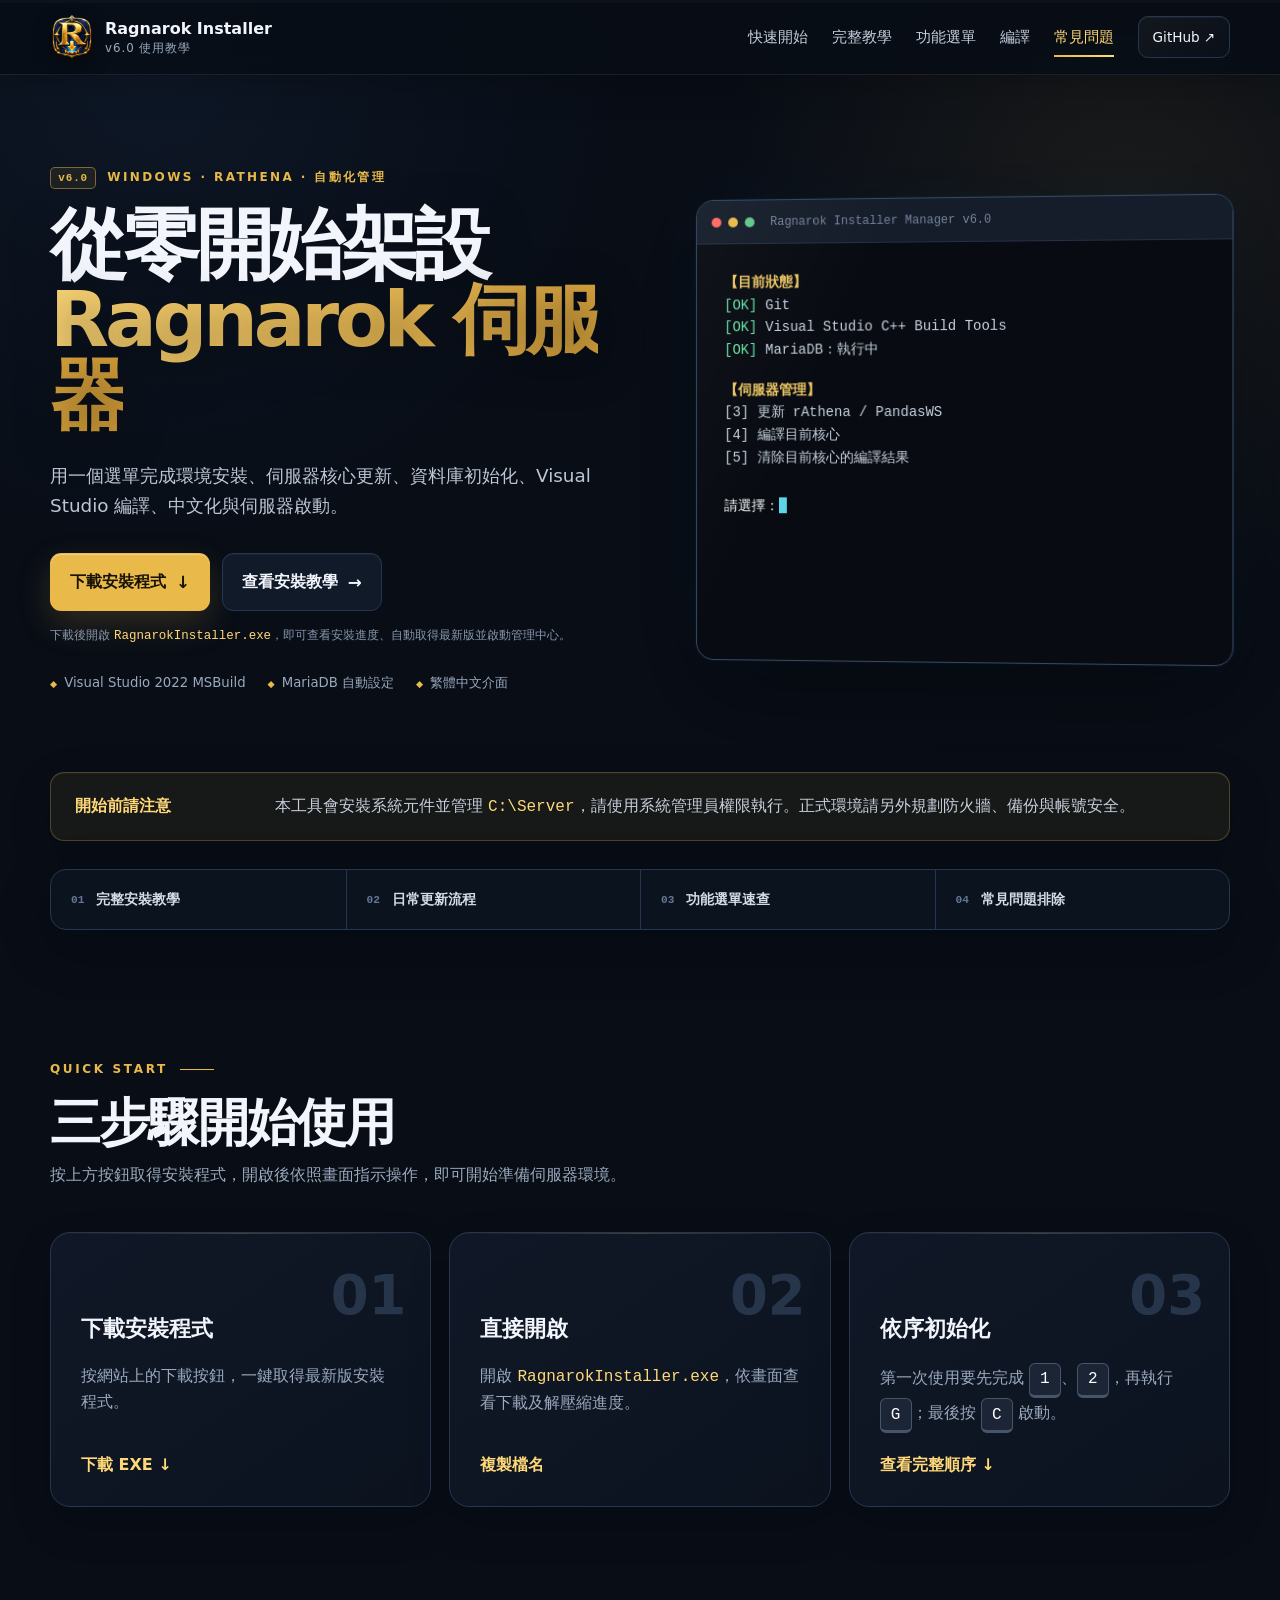
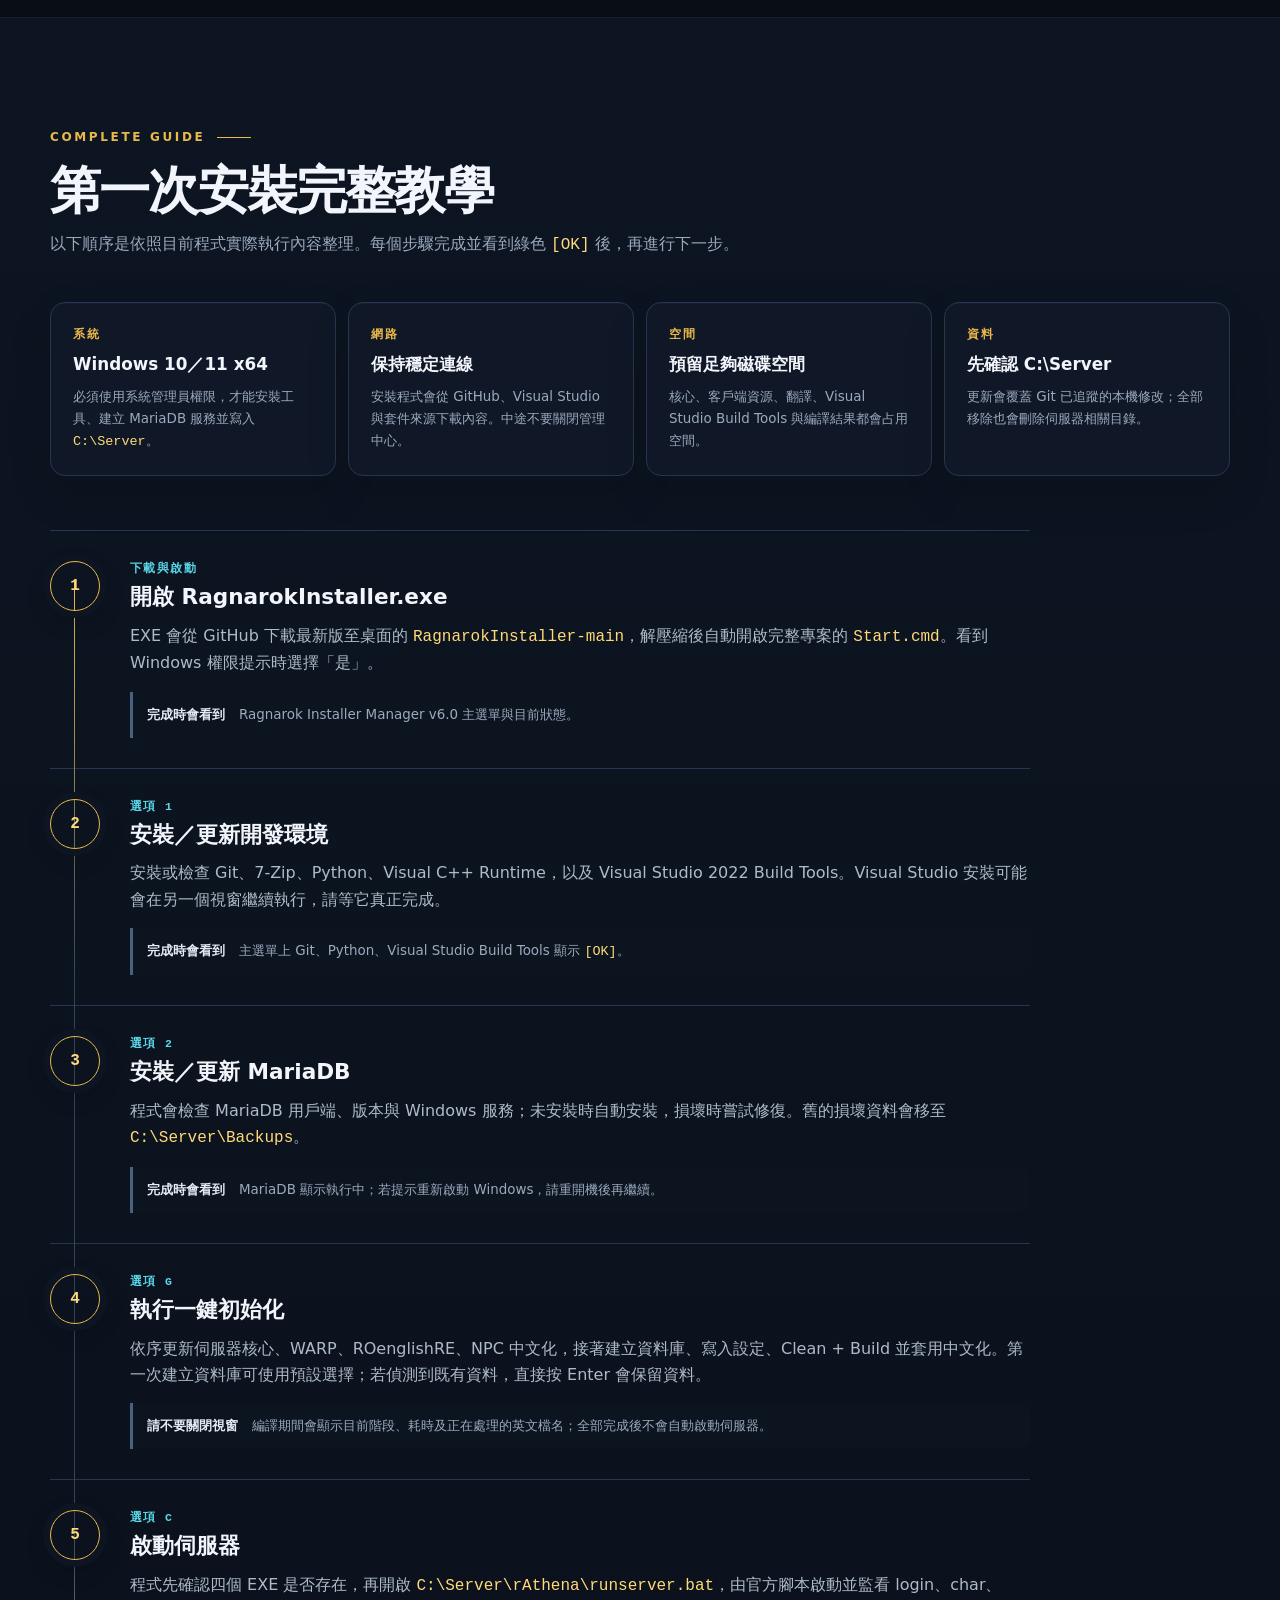
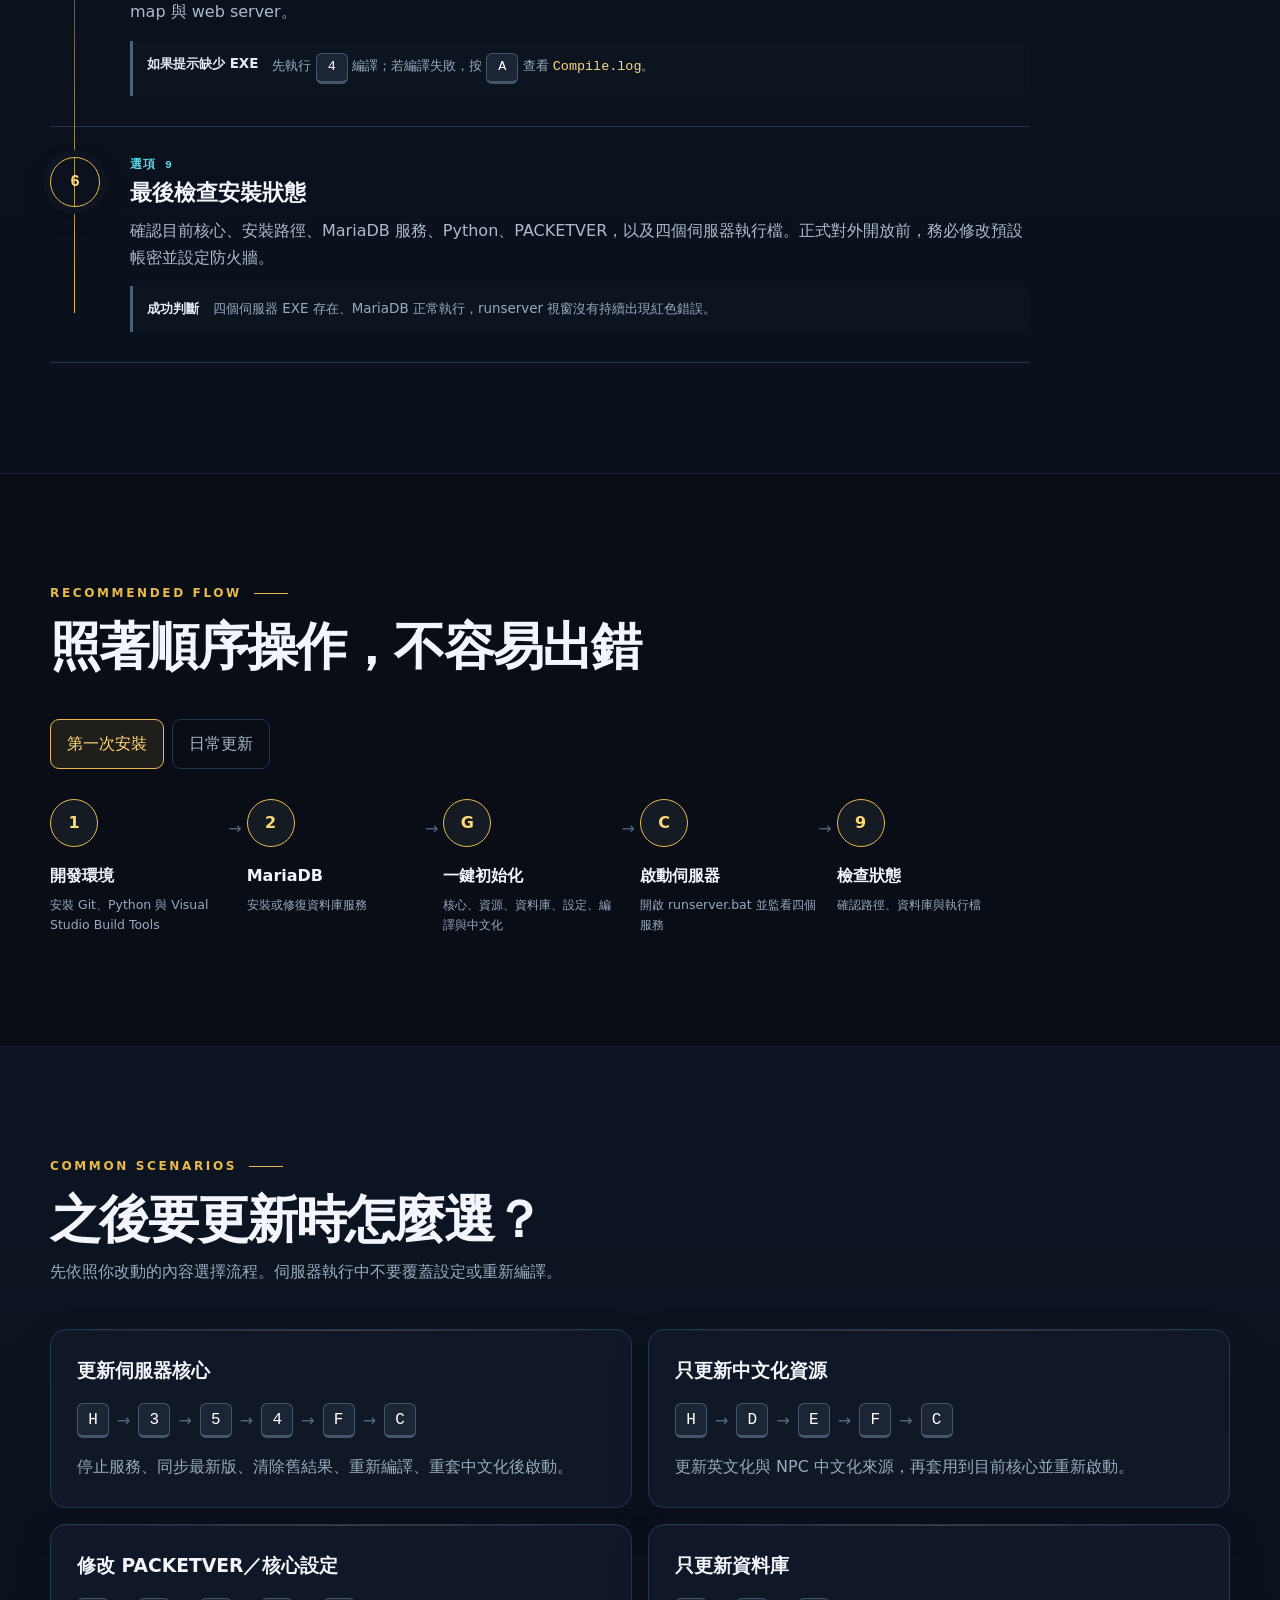
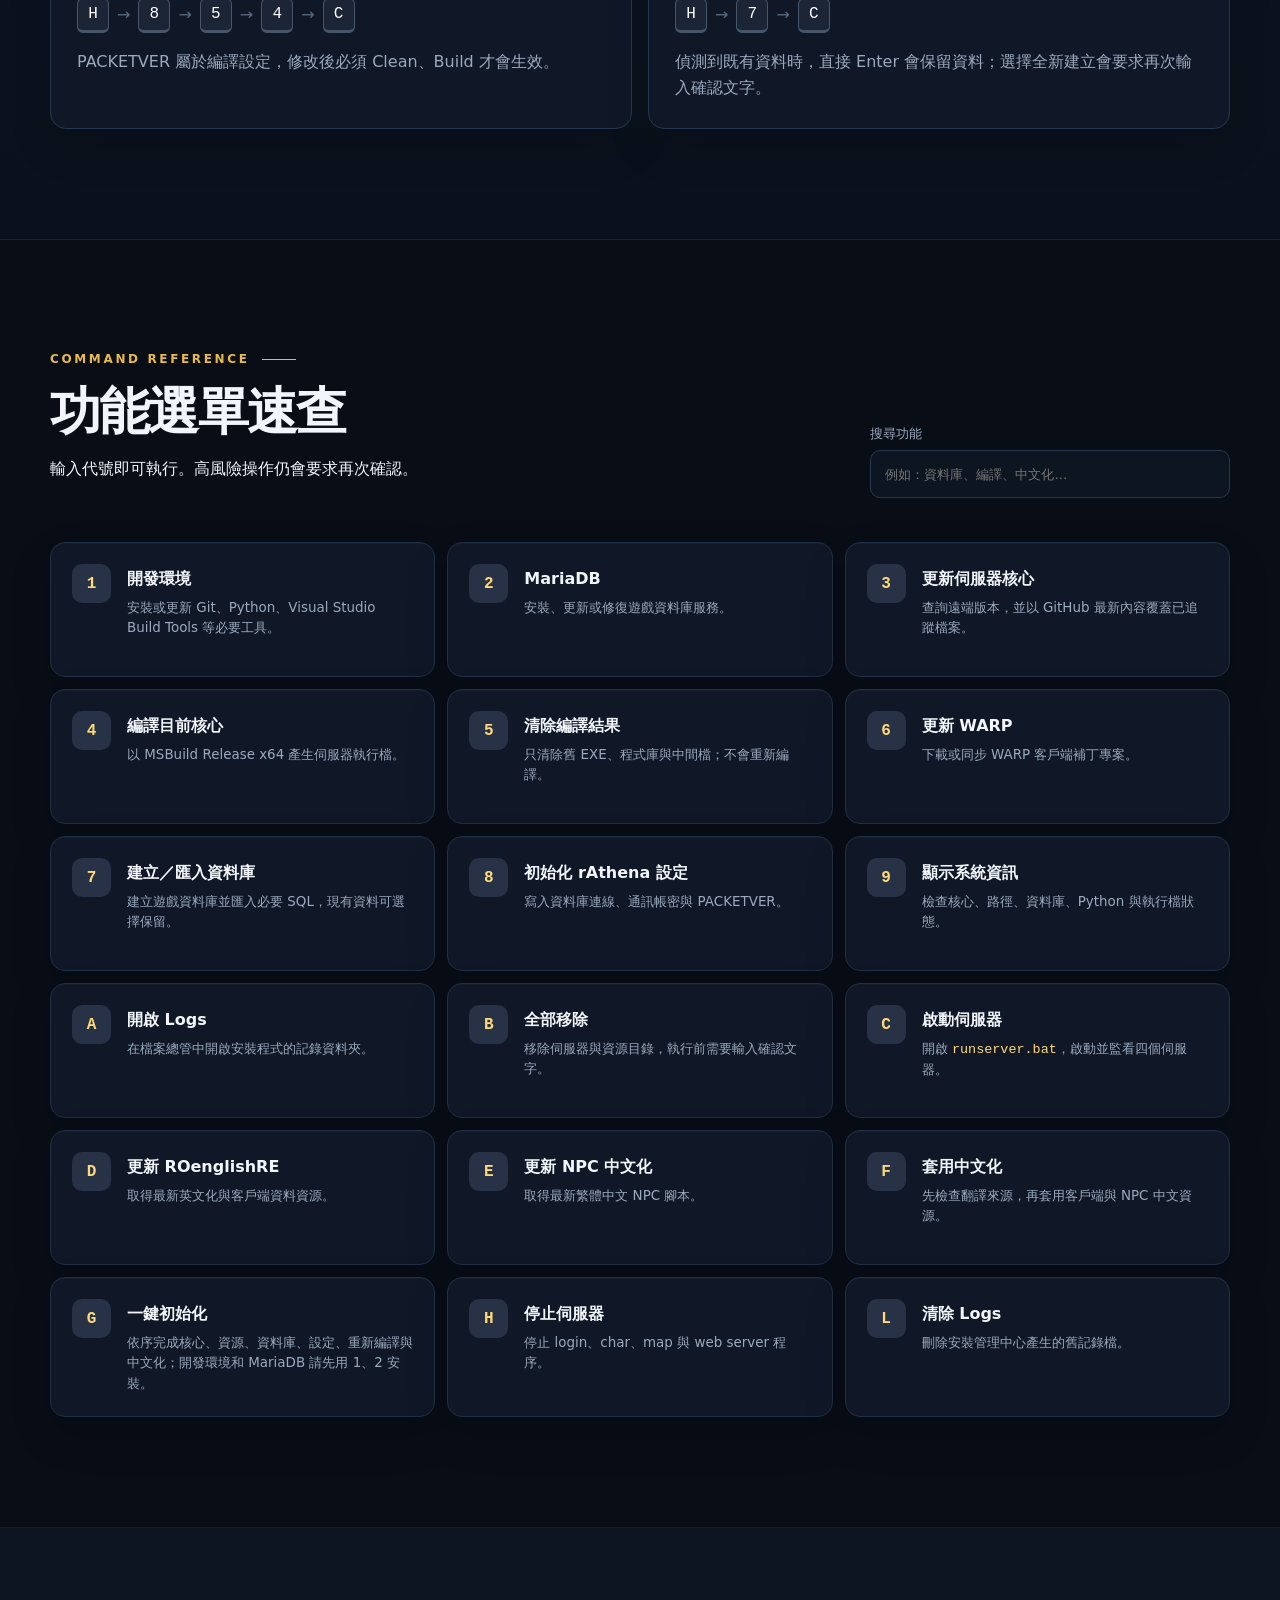
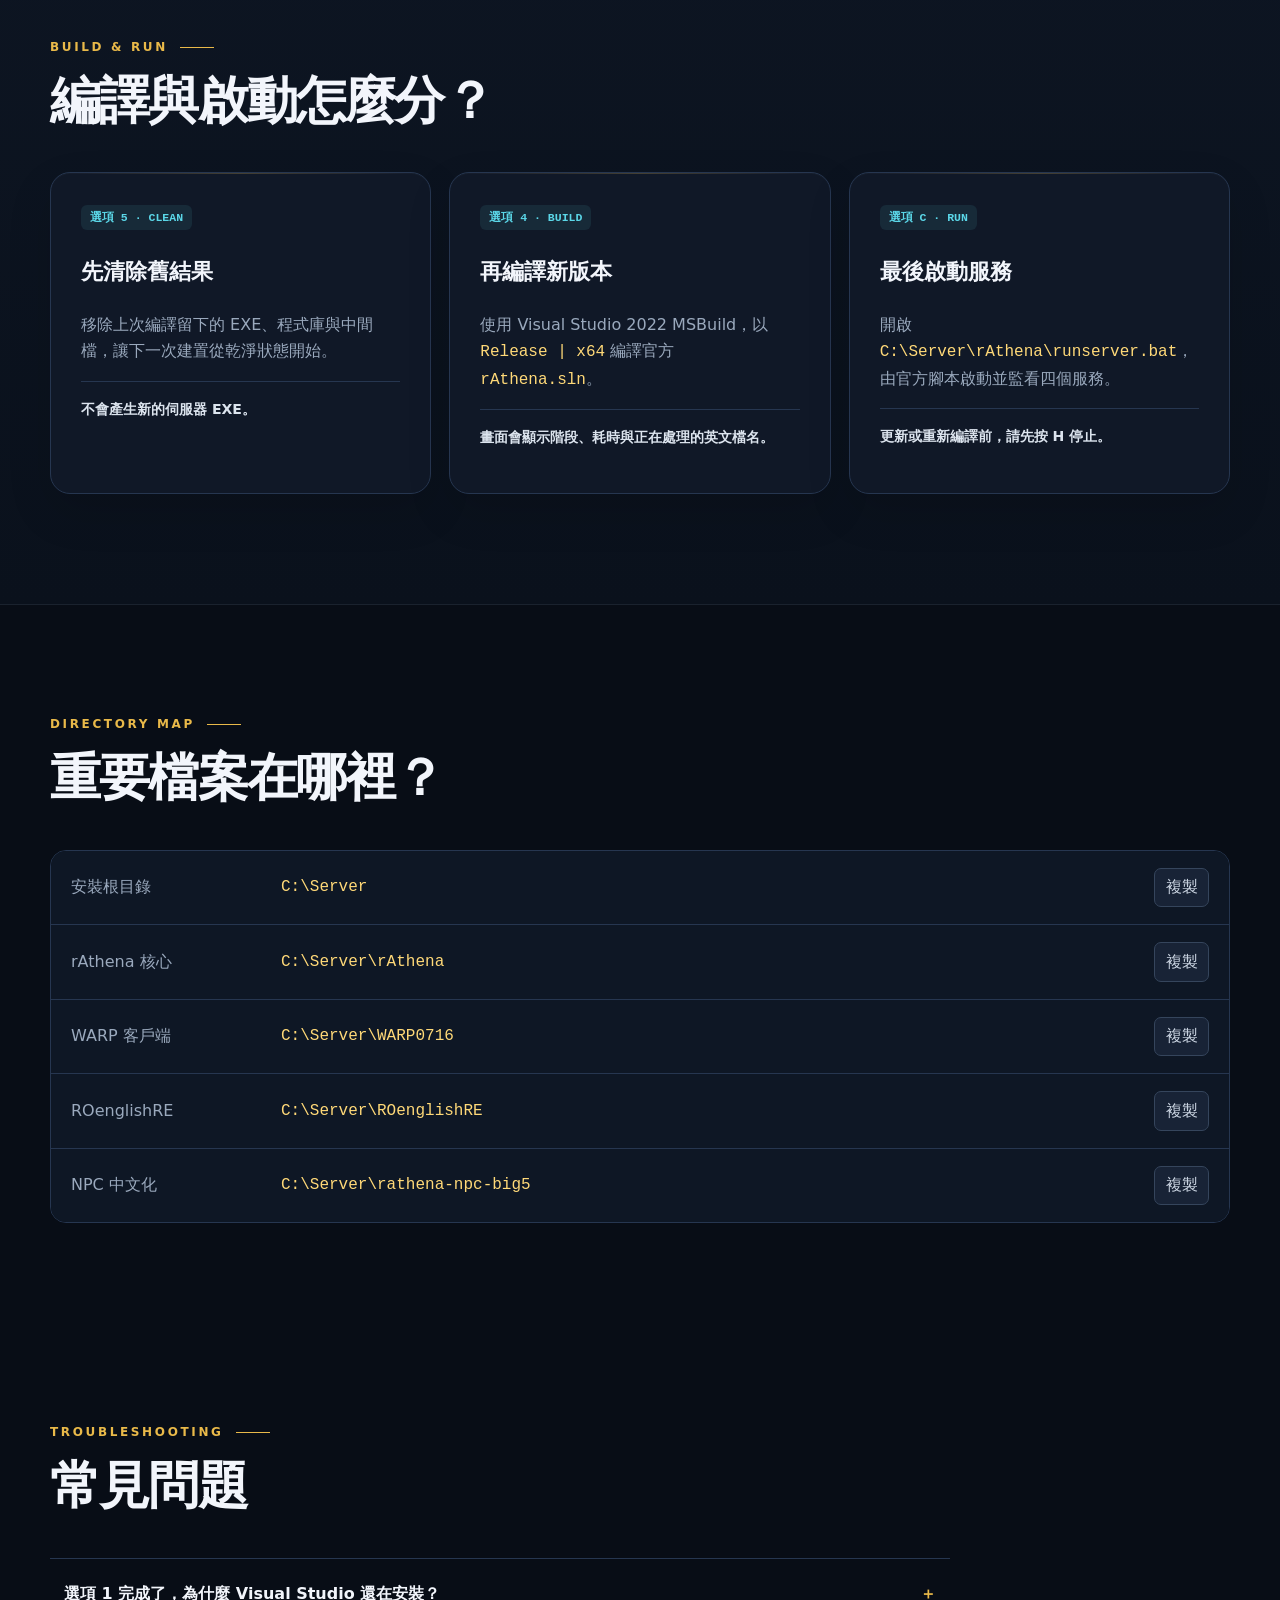
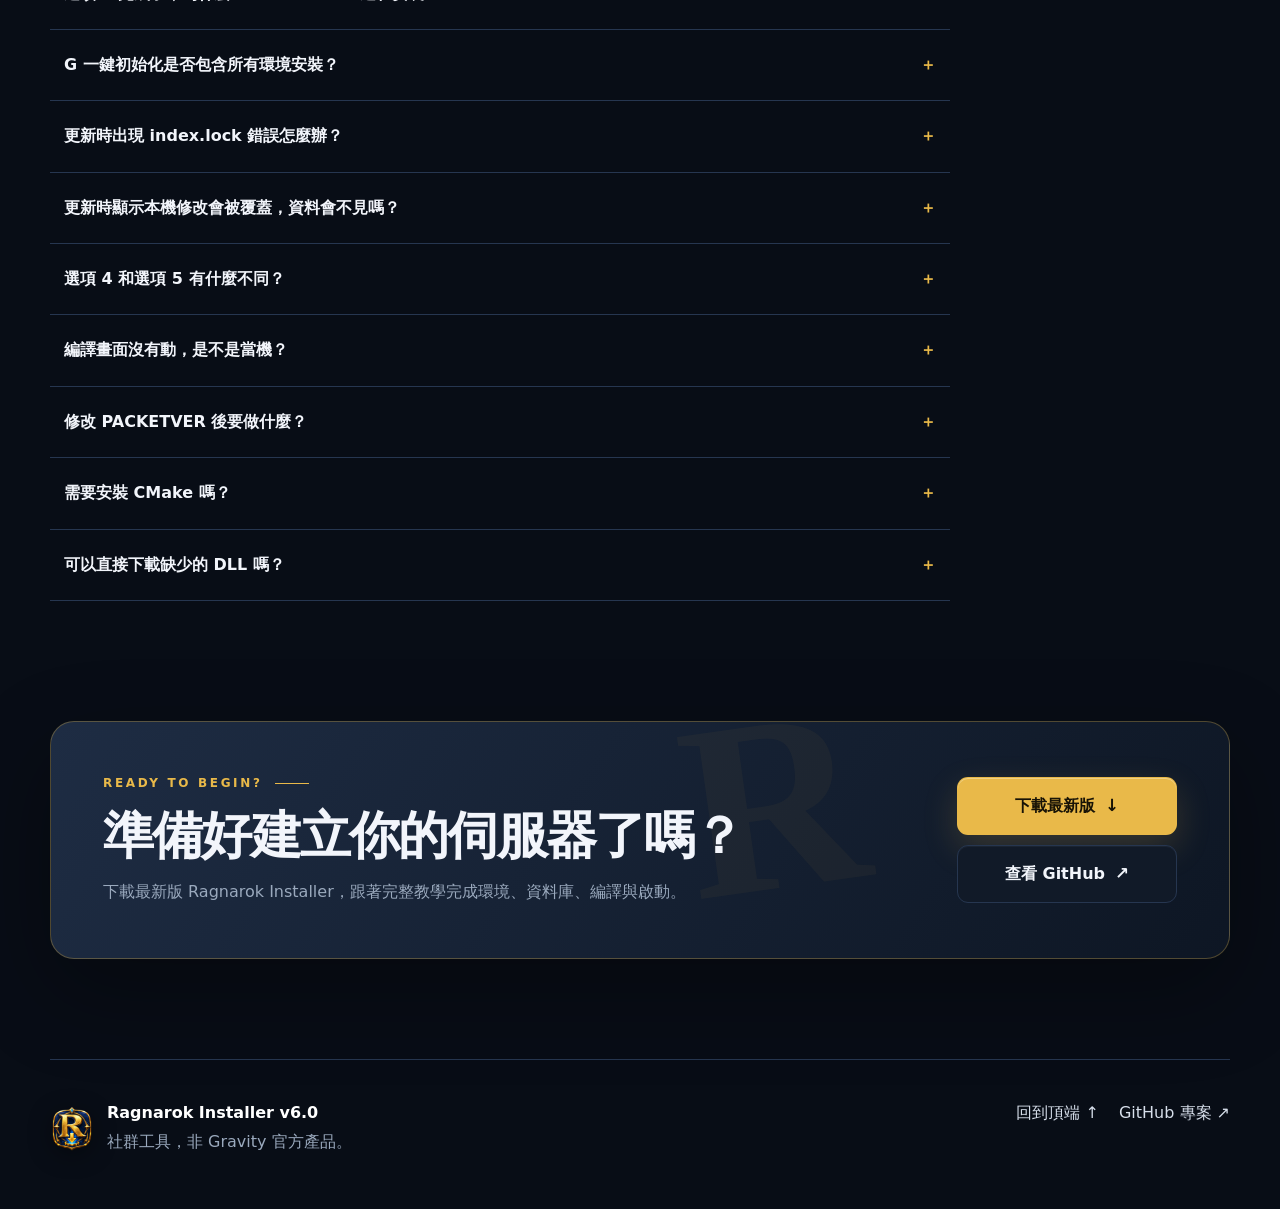
==== commit beaf6939: "Refine tutorial website presentation" ====
--- a/docs/index.html
+++ b/docs/index.html
@@ -7,10 +7,11 @@
   <meta name="theme-color" content="#0b111c">
   <title>Ragnarok Installer 使用教學</title>
   <link rel="icon" type="image/png" href="assets/favicon.png">
-  <link rel="stylesheet" href="styles.css?v=20260819-1">
+  <link rel="stylesheet" href="styles.css?v=20260819-2">
 </head>
 <body id="top">
   <a class="skip-link" href="#main">跳到主要內容</a>
+  <div class="scroll-progress" aria-hidden="true"><span></span></div>
   <header class="site-header">
     <div class="nav-wrap">
       <a class="brand" href="#top" aria-label="回到首頁">
@@ -32,12 +33,12 @@
   <main id="main">
     <section class="hero">
       <div class="hero-copy">
-        <p class="eyebrow">WINDOWS · RATHENA · 自動化管理</p>
+        <div class="hero-kicker"><span>v6.0</span> WINDOWS · RATHENA · 自動化管理</div>
         <h1>從零開始架設<br><span>Ragnarok 伺服器</span></h1>
         <p class="hero-lead">用一個選單完成環境安裝、伺服器核心更新、資料庫初始化、Visual Studio 編譯、中文化與伺服器啟動。</p>
         <div class="hero-actions">
-          <a class="button primary" href="RagnarokInstaller.exe" download>下載安裝程式</a>
-          <a class="button secondary" href="#quickstart">查看安裝教學</a>
+          <a class="button primary" href="RagnarokInstaller.exe" download>下載安裝程式 <span aria-hidden="true">↓</span></a>
+          <a class="button secondary" href="#quickstart">查看安裝教學 <span aria-hidden="true">→</span></a>
         </div>
         <p class="launcher-note">下載後開啟 <code>RagnarokInstaller.exe</code>，即可查看安裝進度、自動取得最新版並啟動管理中心。</p>
         <ul class="hero-points" aria-label="特色">
@@ -67,6 +68,13 @@
       <strong>開始前請注意</strong>
       <p>本工具會安裝系統元件並管理 <code>C:\Server</code>，請使用系統管理員權限執行。正式環境請另外規劃防火牆、備份與帳號安全。</p>
     </section>
+
+    <nav class="section-jump" aria-label="快速前往">
+      <a href="#guide"><span>01</span>完整安裝教學</a>
+      <a href="#scenarios"><span>02</span>日常更新流程</a>
+      <a href="#commands"><span>03</span>功能選單速查</a>
+      <a href="#faq"><span>04</span>常見問題排除</a>
+    </nav>
 
     <section class="section" id="quickstart">
       <div class="section-heading">
@@ -225,13 +233,25 @@
         <details><summary>可以直接下載缺少的 DLL 嗎？</summary><p>不要從不明網站單獨下載 DLL。請執行選項 1，讓管理中心安裝正確的 Visual C++ Runtime 與建置工具。</p></details>
       </div>
     </section>
+
+    <section class="final-cta" aria-labelledby="download-title">
+      <div>
+        <p class="eyebrow">READY TO BEGIN?</p>
+        <h2 id="download-title">準備好建立你的伺服器了嗎？</h2>
+        <p>下載最新版 Ragnarok Installer，跟著完整教學完成環境、資料庫、編譯與啟動。</p>
+      </div>
+      <div class="final-actions">
+        <a class="button primary" href="RagnarokInstaller.exe" download>下載最新版 <span aria-hidden="true">↓</span></a>
+        <a class="button secondary" href="https://github.com/xvn5002036/RagnarokInstaller" target="_blank" rel="noreferrer">查看 GitHub <span aria-hidden="true">↗</span></a>
+      </div>
+    </section>
   </main>
 
   <footer>
-    <div><strong>Ragnarok Installer v6.0</strong><p>社群工具，非 Gravity 官方產品。</p></div>
+    <div class="footer-brand"><img src="assets/ragnarok-installer-logo.png" width="44" height="44" alt=""><div><strong>Ragnarok Installer v6.0</strong><p>社群工具，非 Gravity 官方產品。</p></div></div>
     <div><a href="#top">回到頂端 ↑</a><a href="https://github.com/xvn5002036/RagnarokInstaller" target="_blank" rel="noreferrer">GitHub 專案 ↗</a></div>
   </footer>
   <div class="toast" role="status" aria-live="polite"></div>
-  <script src="script.js?v=20260819-1"></script>
+  <script src="script.js?v=20260819-2"></script>
 </body>
 </html>
--- a/docs/styles.css
+++ b/docs/styles.css
@@ -8,3 +8,11 @@
 .requirement-grid{display:grid;grid-template-columns:repeat(4,1fr);gap:12px;margin-bottom:54px}.requirement-grid article{padding:22px;border:1px solid var(--line);border-radius:15px;background:#101827}.requirement-grid span{display:block;color:var(--gold);font-size:.72rem;font-weight:800;letter-spacing:.14em}.requirement-grid strong{display:block;margin:7px 0;font-size:1.05rem}.requirement-grid p{margin:0;color:var(--muted);font-size:.84rem}.guide-steps{max-width:980px;margin:0;padding:0;list-style:none}.guide-steps>li{display:grid;grid-template-columns:58px 1fr;gap:22px;padding:30px 0;border-top:1px solid var(--line)}.guide-steps>li:last-child{border-bottom:1px solid var(--line)}.guide-number{display:grid;place-items:center;width:50px;height:50px;border:1px solid var(--gold);border-radius:50%;color:var(--gold-2);font:800 1rem Consolas,monospace}.guide-label{margin:0;color:var(--cyan);font:700 .72rem Consolas,monospace;letter-spacing:.12em}.guide-steps h3{margin:3px 0 8px;font-size:1.35rem}.guide-steps h3+p{margin:0;color:#aebac9}.expected{display:flex;gap:14px;margin-top:15px;padding:12px 14px;border-left:3px solid #49627f;background:#0c1420;font-size:.84rem}.expected b{flex:0 0 auto;color:#e4ebf4}.expected span{color:var(--muted)}.scenario-grid{display:grid;grid-template-columns:1fr 1fr;gap:16px}.scenario-grid article{padding:26px;border:1px solid var(--line);border-radius:16px;background:var(--panel)}.scenario-grid h3{margin:0 0 16px}.scenario-grid>article>p:last-child{margin-bottom:0;color:var(--muted)}.key-sequence{display:flex;align-items:center;gap:8px;flex-wrap:wrap}.key-sequence i{color:#596a82;font-style:normal}
 @media(max-width:900px){.requirement-grid{grid-template-columns:1fr 1fr}}
 @media(max-width:620px){.requirement-grid,.scenario-grid{grid-template-columns:minmax(0,1fr)}.guide-steps>li{grid-template-columns:44px minmax(0,1fr);gap:14px}.guide-steps>li>div:last-child{min-width:0}.guide-steps code{overflow-wrap:anywhere}.guide-number{width:40px;height:40px}.expected{flex-direction:column;gap:3px}}
+
+/* Premium presentation layer */
+body{overflow-x:clip}
+.hero::before{right:0}
+body{background:radial-gradient(circle at 12% 8%,rgba(43,73,118,.17),transparent 30rem),radial-gradient(circle at 88% 22%,rgba(233,185,73,.08),transparent 26rem),var(--bg);background-attachment:fixed}body::before{content:"";position:fixed;inset:0;z-index:-1;pointer-events:none;opacity:.22;background-image:linear-gradient(rgba(255,255,255,.018) 1px,transparent 1px),linear-gradient(90deg,rgba(255,255,255,.018) 1px,transparent 1px);background-size:48px 48px;mask-image:linear-gradient(to bottom,#000,transparent 72%)}::selection{background:rgba(233,185,73,.34);color:#fff}.scroll-progress{position:fixed;left:0;right:0;top:0;height:3px;z-index:100;background:rgba(255,255,255,.025)}.scroll-progress span{display:block;width:100%;height:100%;transform:scaleX(var(--scroll-progress,0));transform-origin:left;background:linear-gradient(90deg,#d89b2b,var(--gold-2),var(--cyan));box-shadow:0 0 14px rgba(233,185,73,.55)}.site-header{box-shadow:0 12px 35px rgba(0,0,0,.18)}.brand-mark{width:44px;height:44px;filter:drop-shadow(0 5px 10px rgba(0,0,0,.38))}.site-header nav a{position:relative;padding:26px 0}.site-header nav a::after{content:"";position:absolute;left:0;right:0;bottom:18px;height:2px;transform:scaleX(0);background:linear-gradient(90deg,var(--gold),var(--gold-2));transition:transform .2s}.site-header nav a:hover::after,.site-header nav a.active::after{transform:scaleX(1)}.github-link{background:linear-gradient(145deg,rgba(255,255,255,.045),rgba(255,255,255,.012));box-shadow:inset 0 1px rgba(255,255,255,.05)}.hero{position:relative;isolation:isolate}.hero::before{content:"";position:absolute;width:540px;height:540px;right:-110px;top:80px;z-index:-1;border-radius:50%;background:radial-gradient(circle,rgba(74,129,191,.14),transparent 67%);filter:blur(3px)}.hero-kicker{display:flex;align-items:center;gap:11px;margin-bottom:18px;color:var(--gold);font-size:.75rem;font-weight:800;letter-spacing:.2em}.hero-kicker span{padding:.25rem .46rem;border:1px solid rgba(233,185,73,.48);border-radius:5px;background:rgba(233,185,73,.08);font:800 .68rem Consolas,monospace;letter-spacing:.08em}.hero h1{text-shadow:0 10px 45px rgba(0,0,0,.34)}.button{gap:10px;min-height:52px;border:1px solid transparent;transition:transform .2s,box-shadow .2s,border-color .2s,background .2s}.button span{font-size:1.05em}.button:hover{transform:translateY(-2px)}.button.primary{box-shadow:0 13px 35px rgba(233,185,73,.18),inset 0 1px rgba(255,255,255,.32)}.button.primary:hover{box-shadow:0 16px 42px rgba(233,185,73,.28),inset 0 1px rgba(255,255,255,.34)}.button.secondary{box-shadow:inset 0 1px rgba(255,255,255,.045)}.terminal-card{position:relative;border-color:#344966;box-shadow:0 30px 90px rgba(0,0,0,.45),0 0 0 1px rgba(91,215,232,.035),0 0 70px rgba(57,109,173,.08)}.terminal-card::after{content:"";position:absolute;inset:0;pointer-events:none;background:linear-gradient(115deg,rgba(255,255,255,.035),transparent 28%)}.notice{box-shadow:inset 0 1px rgba(255,255,255,.035),0 14px 45px rgba(0,0,0,.13)}.section-jump{width:min(1180px,calc(100% - 36px));margin:28px auto 20px;display:grid;grid-template-columns:repeat(4,1fr);border:1px solid var(--line);border-radius:16px;overflow:hidden;background:rgba(13,21,34,.82);box-shadow:0 18px 55px rgba(0,0,0,.2)}.section-jump a{display:flex;align-items:center;gap:12px;padding:18px 20px;color:#d4dce8;font-weight:700;font-size:.86rem;transition:background .2s,color .2s}.section-jump a+a{border-left:1px solid var(--line)}.section-jump a:hover{color:var(--gold-2);background:rgba(233,185,73,.055)}.section-jump span{color:#647895;font:700 .7rem Consolas,monospace}.section-heading .eyebrow::after,.final-cta .eyebrow::after{content:"";display:inline-block;width:34px;height:1px;margin-left:12px;vertical-align:middle;background:var(--gold)}.step-card,.requirement-grid article,.scenario-grid article,.command-grid article,.compare-grid article{box-shadow:inset 0 1px rgba(255,255,255,.025),0 18px 45px rgba(0,0,0,.12)}.step-card::before,.scenario-grid article::before,.compare-grid article::before{content:"";position:absolute;left:24px;right:24px;top:0;height:1px;background:linear-gradient(90deg,transparent,rgba(233,185,73,.4),transparent);opacity:.55}.step-card,.scenario-grid article,.compare-grid article{position:relative;overflow:hidden}.step-card:hover,.requirement-grid article:hover,.scenario-grid article:hover,.compare-grid article:hover{border-color:#425875;transform:translateY(-3px);transition:transform .22s,border-color .22s}.guide-steps{position:relative}.guide-steps::before{content:"";position:absolute;left:24px;top:50px;bottom:50px;width:1px;background:linear-gradient(var(--gold),#30445f 30%,#30445f 70%,var(--gold))}.guide-number{position:relative;z-index:1;box-shadow:0 0 0 7px #0d1522,0 8px 24px rgba(0,0,0,.24)}.expected{border-radius:0 9px 9px 0}.command-grid article:hover{box-shadow:inset 0 1px rgba(255,255,255,.04),0 20px 45px rgba(0,0,0,.2)}.faq-list details{transition:background .2s,padding .2s}.faq-list details:hover,.faq-list details[open]{background:rgba(255,255,255,.018)}.faq-list summary{padding-inline:14px}.faq-list details p{padding-left:14px}.final-cta{width:min(1180px,calc(100% - 36px));margin:10px auto 100px;padding:52px;display:flex;align-items:center;justify-content:space-between;gap:40px;position:relative;overflow:hidden;border:1px solid rgba(233,185,73,.3);border-radius:24px;background:linear-gradient(125deg,rgba(31,46,70,.96),rgba(14,23,37,.97));box-shadow:0 32px 90px rgba(0,0,0,.32)}.final-cta::before{content:"R";position:absolute;right:31%;top:-62px;color:rgba(233,185,73,.045);font:900 250px Georgia,serif;transform:rotate(-8deg)}.final-cta>div{position:relative}.final-cta h2{max-width:680px;margin:0;font-size:clamp(2rem,4vw,3.3rem);line-height:1.08;letter-spacing:-.035em}.final-cta>div>p:last-child{max-width:680px;margin-bottom:0;color:var(--muted)}.final-actions{display:flex;flex-direction:column;flex:0 0 220px;gap:10px}.footer-brand{display:flex;align-items:center;gap:13px}.footer-brand img{filter:drop-shadow(0 5px 12px rgba(0,0,0,.4))}.reveal-ready .reveal-target{opacity:0;transform:translateY(18px);transition:opacity .55s ease var(--reveal-delay,0ms),transform .55s ease var(--reveal-delay,0ms)}.reveal-ready .reveal-target.is-visible{opacity:1;transform:none}
+@media(max-width:900px){.section-jump{grid-template-columns:1fr 1fr}.section-jump a:nth-child(3){border-left:0;border-top:1px solid var(--line)}.section-jump a:nth-child(4){border-top:1px solid var(--line)}.site-header nav a{padding:7px 0}.site-header nav a::after{bottom:1px}.final-cta{align-items:flex-start;flex-direction:column}.final-actions{width:100%;flex-basis:auto;flex-direction:row}.final-actions .button{flex:1}}
+@media(max-width:620px){body{background-attachment:scroll}.hero-kicker{align-items:flex-start;line-height:1.7}.section-jump{width:calc(100% - 28px);grid-template-columns:1fr}.section-jump a+a,.section-jump a:nth-child(3),.section-jump a:nth-child(4){border-left:0;border-top:1px solid var(--line)}.guide-steps::before{left:19px}.final-cta{width:calc(100% - 28px);margin-bottom:70px;padding:30px 22px}.final-actions{flex-direction:column}.final-actions .button{width:100%}.footer-brand{align-items:flex-start}.reveal-ready .reveal-target{transform:translateY(10px)}}
+.hero::before{right:0}
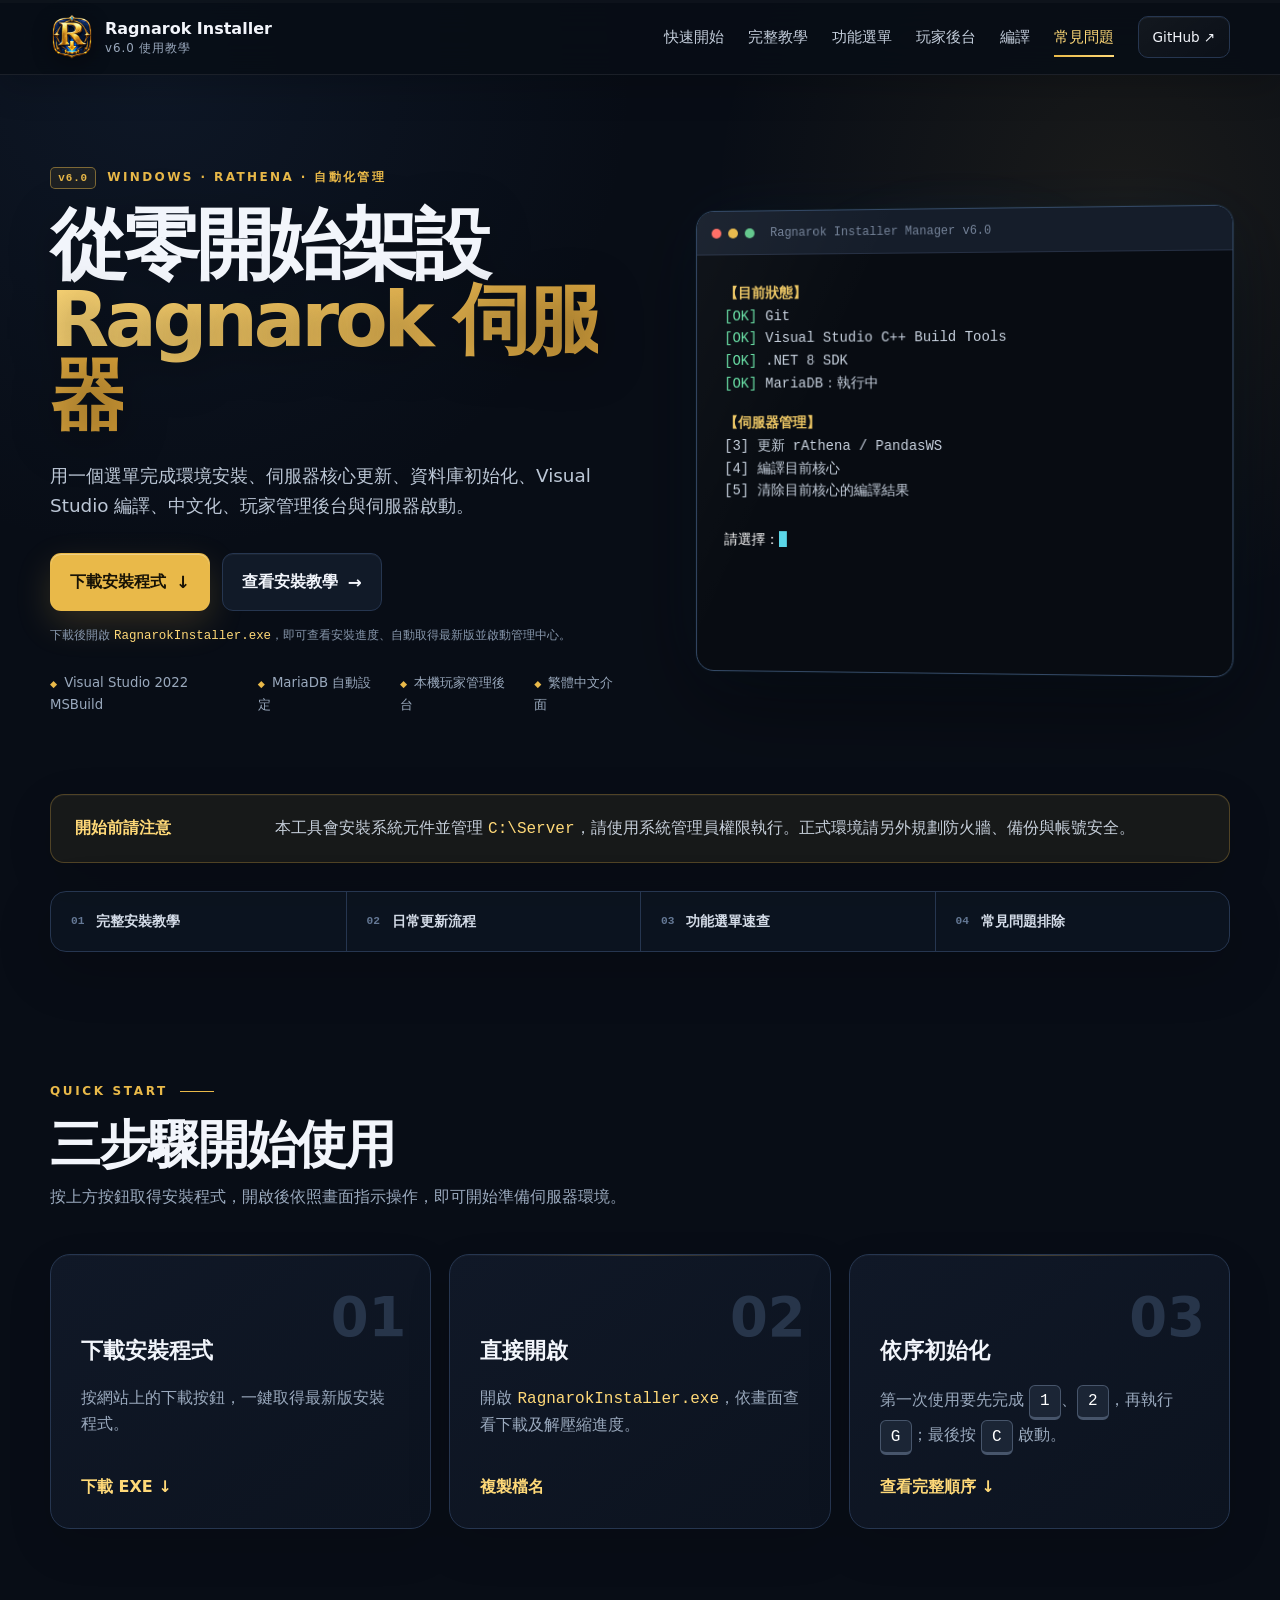
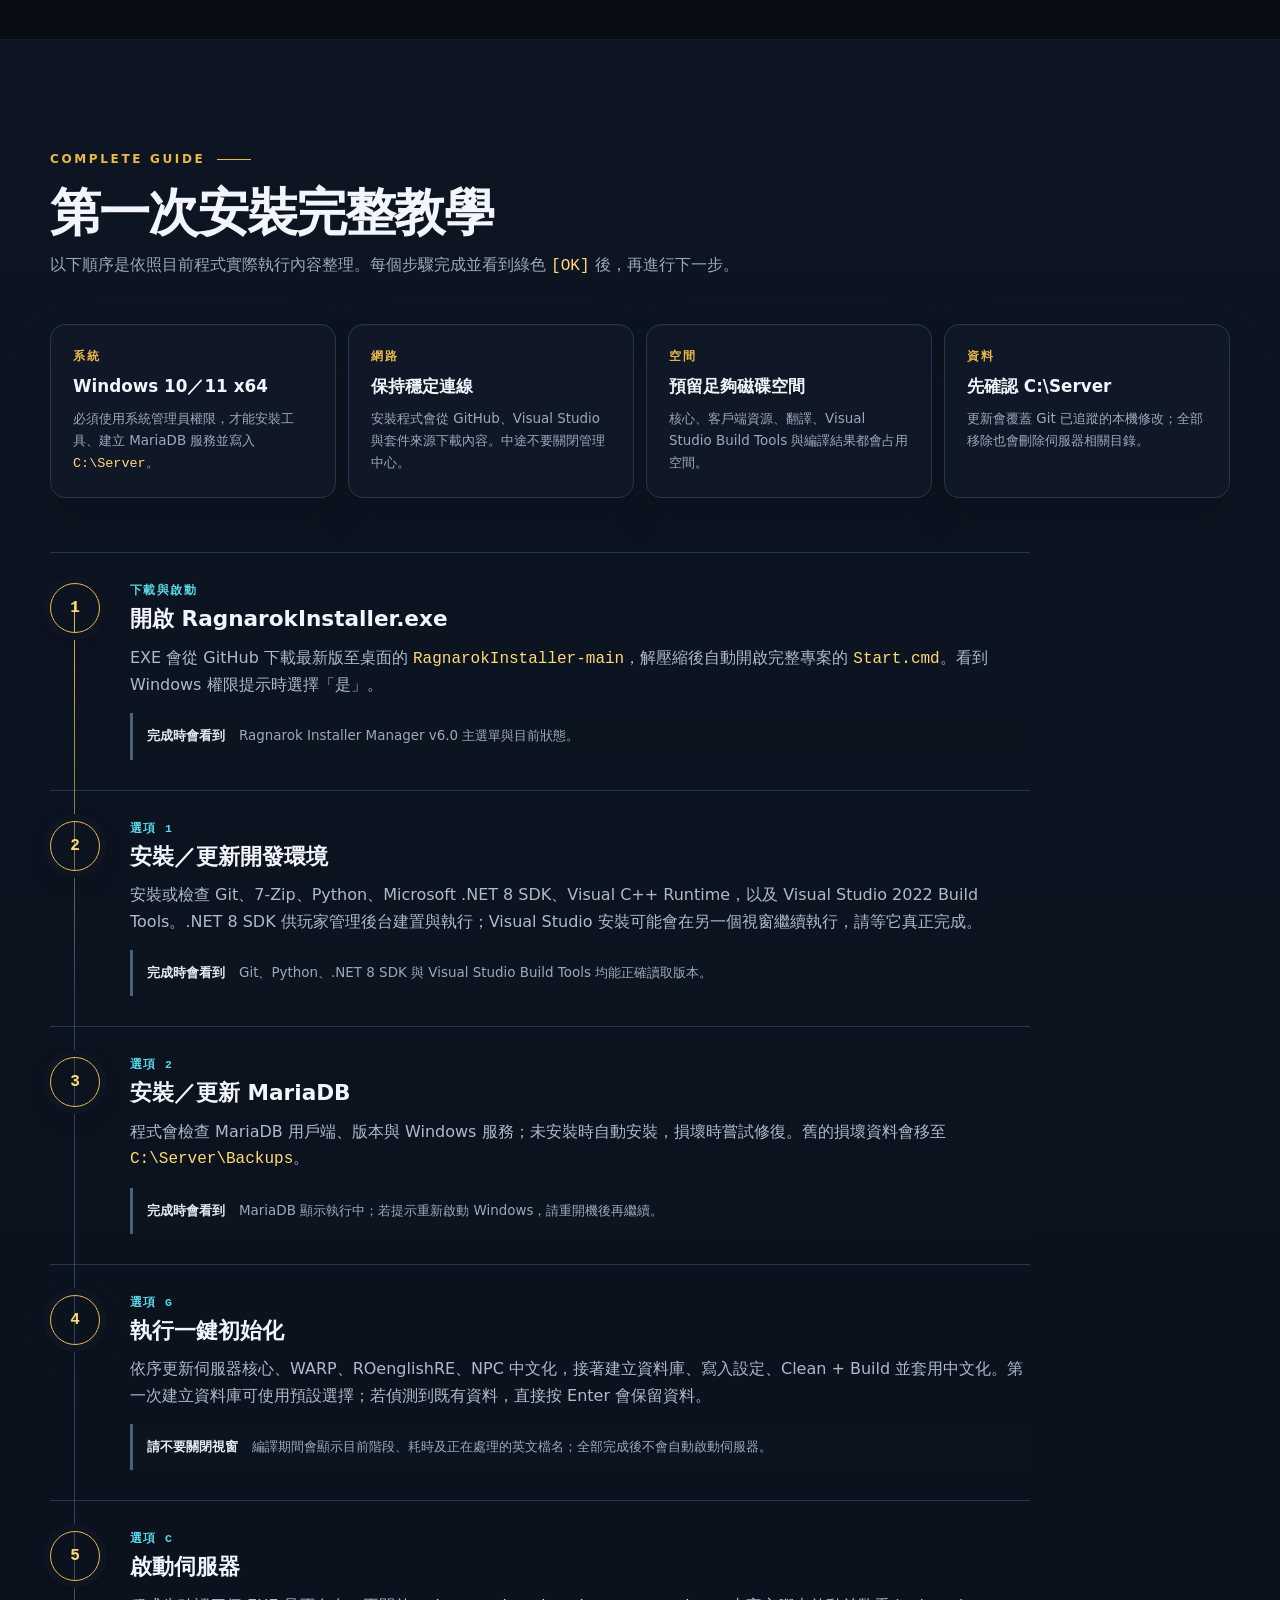
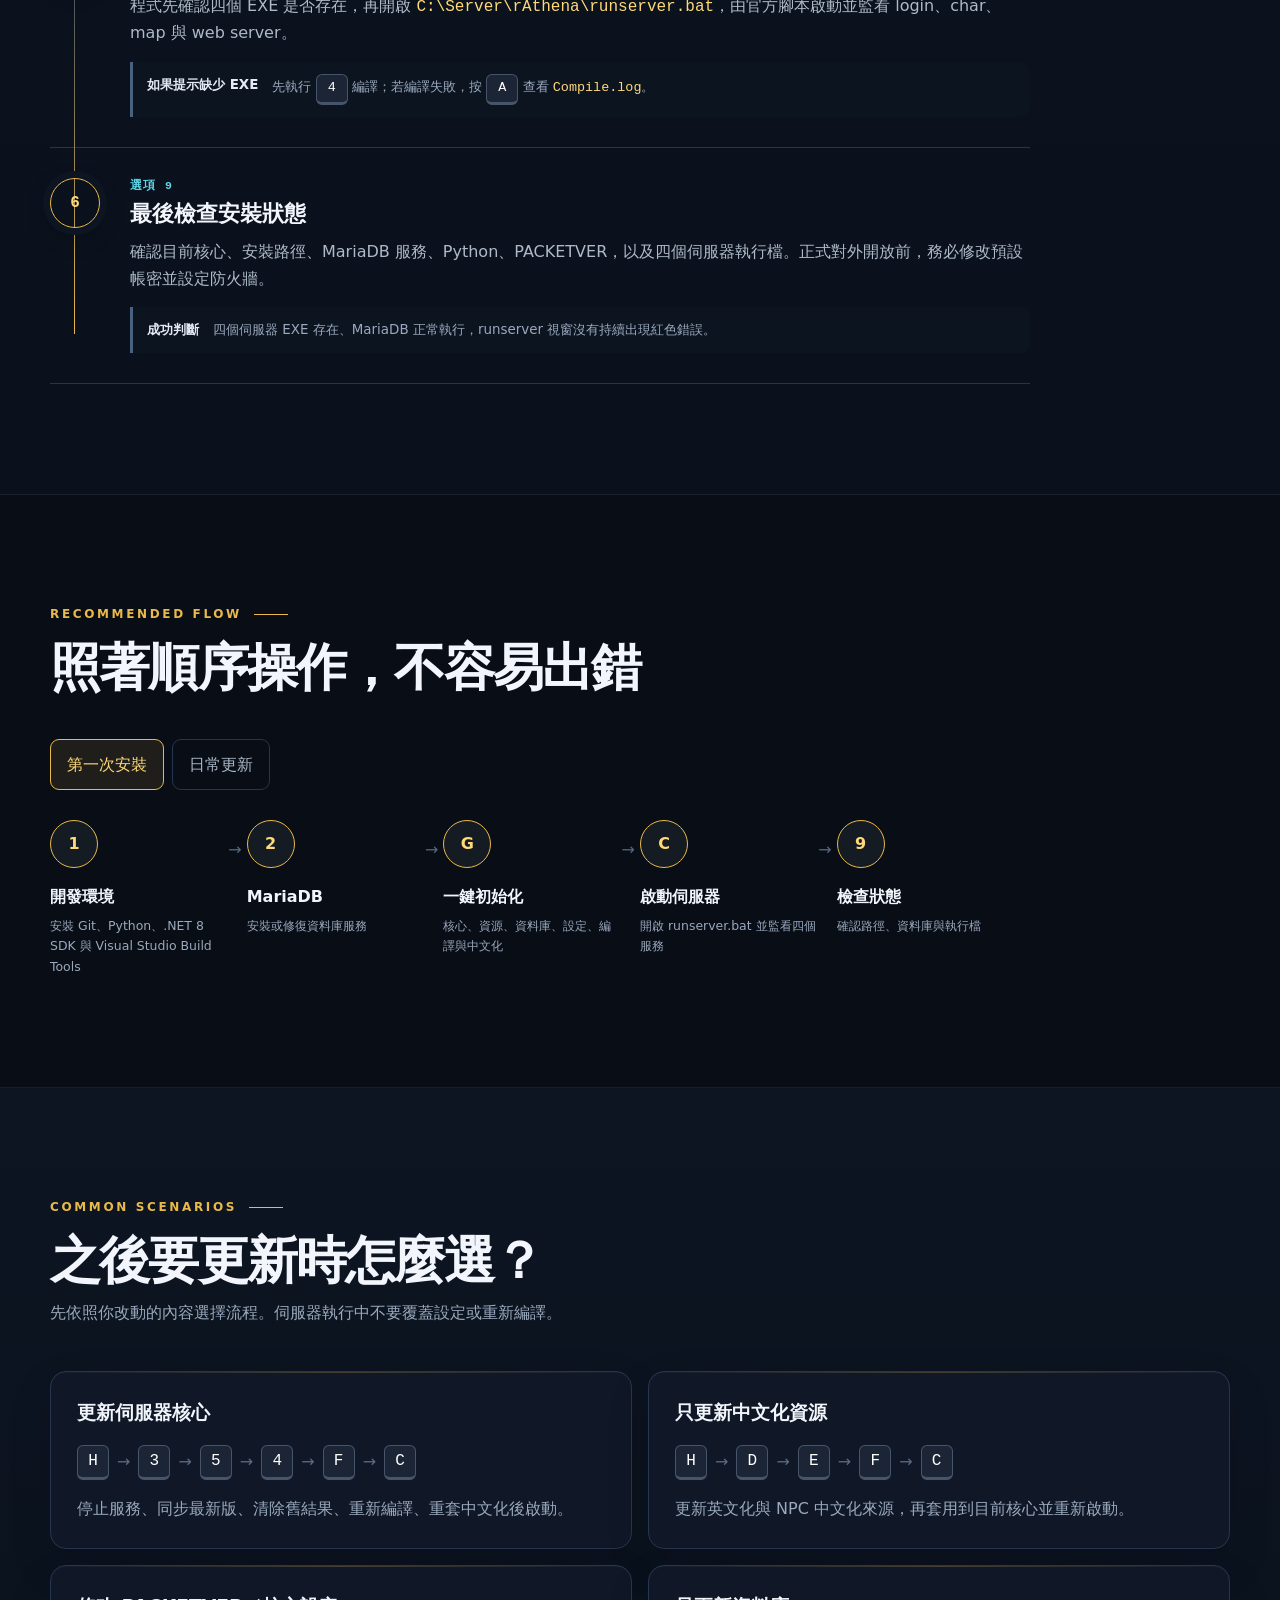
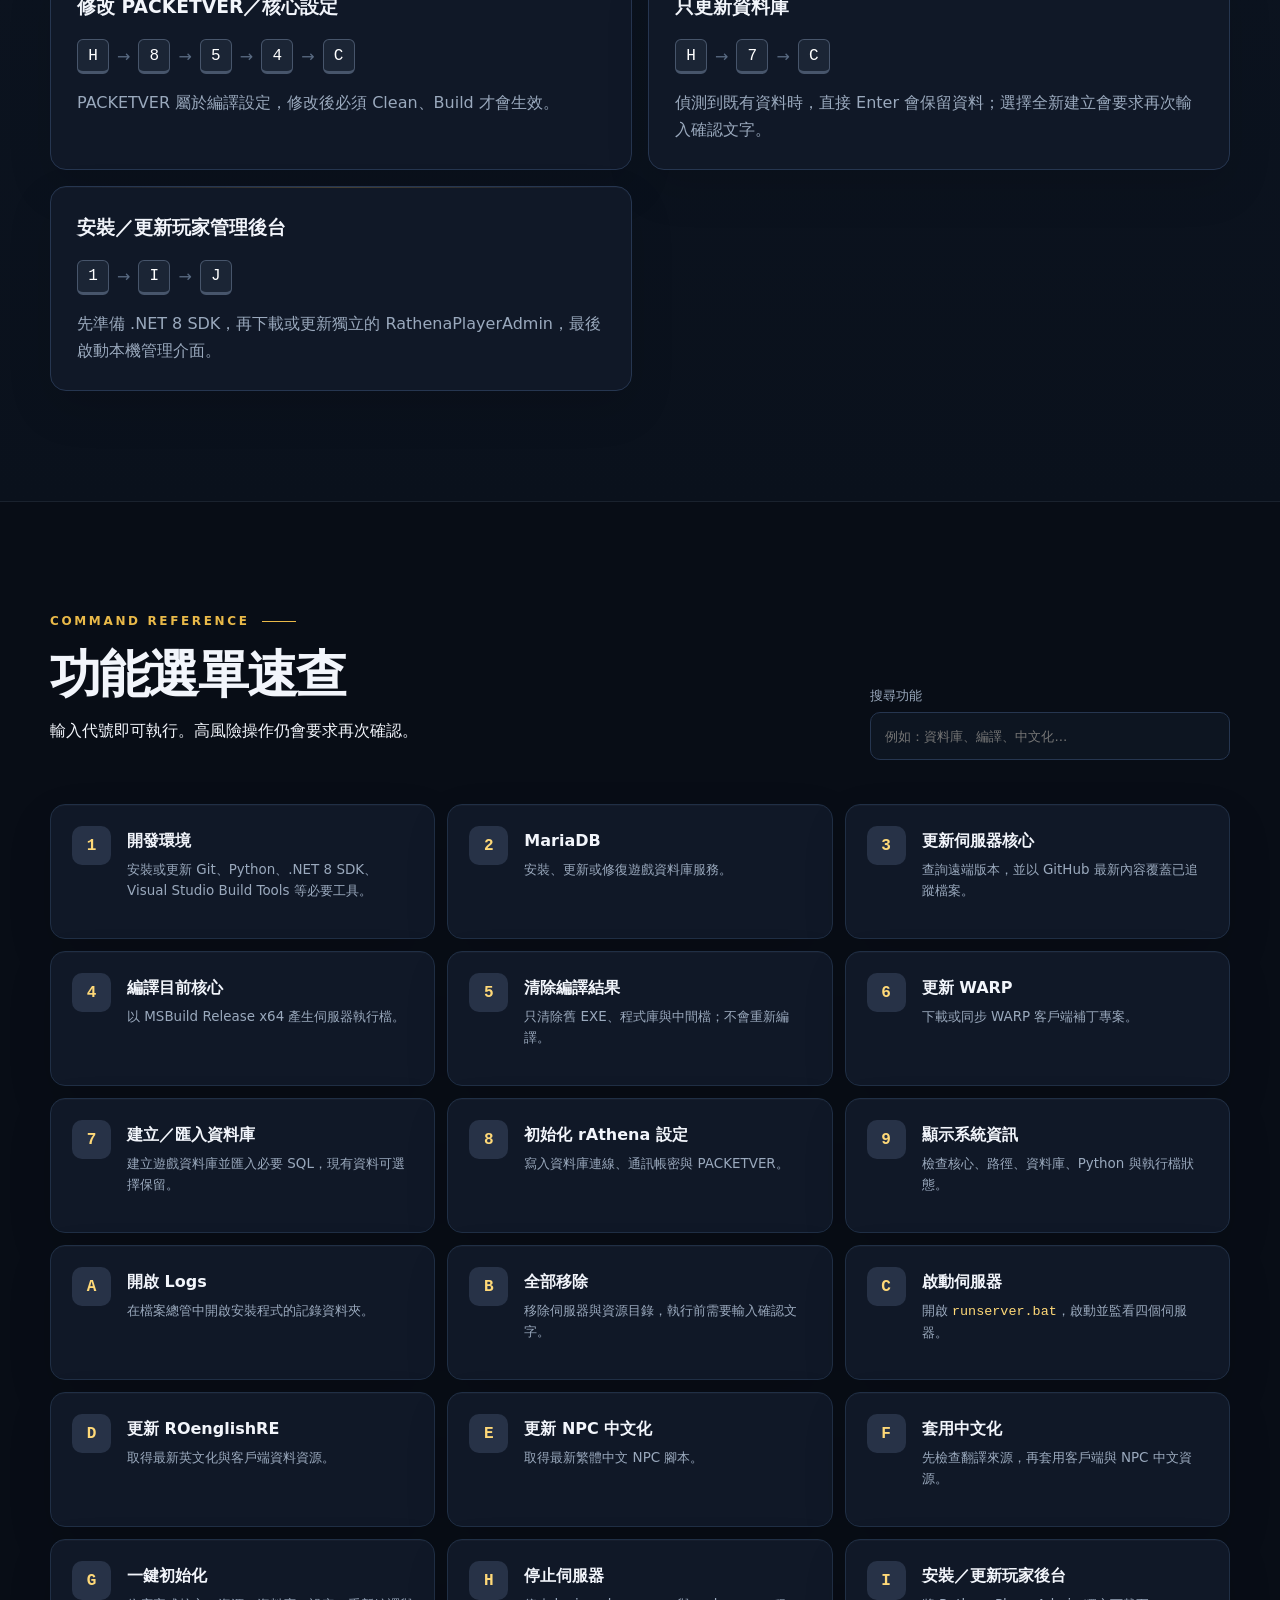
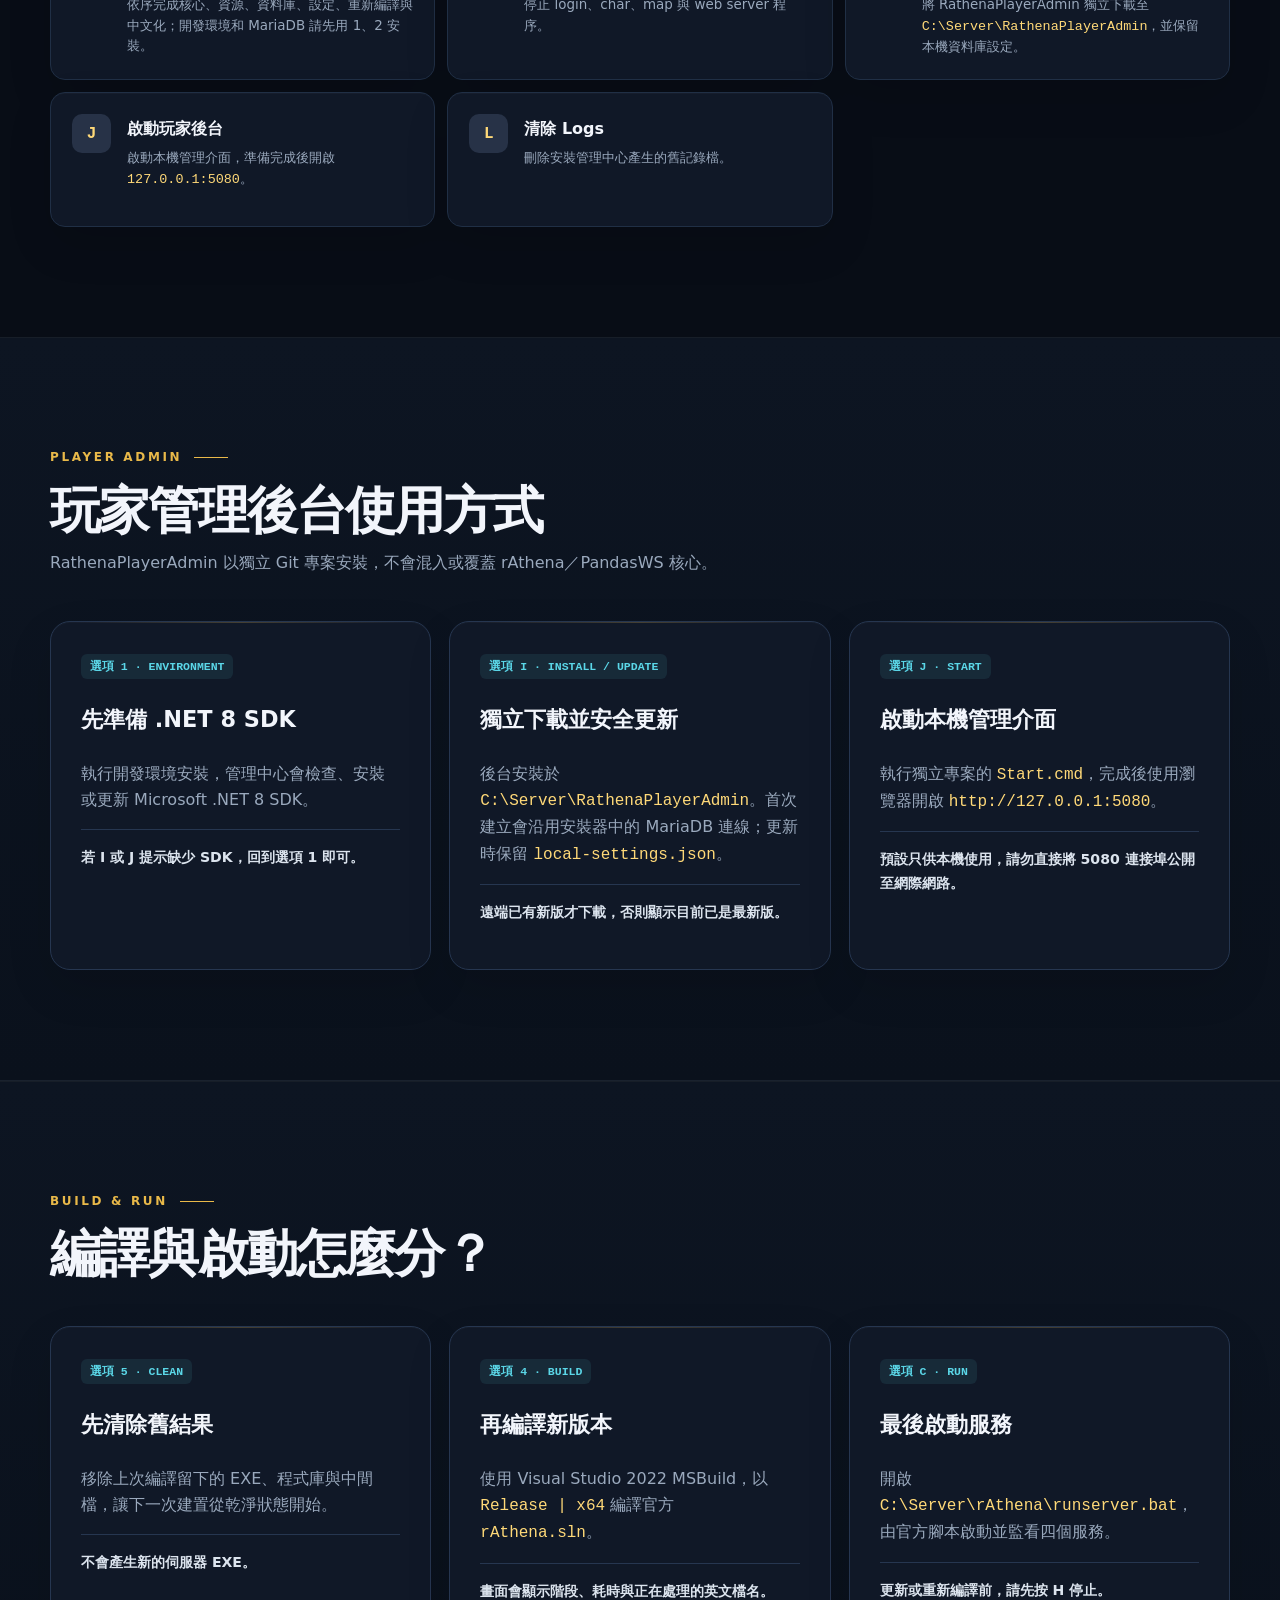
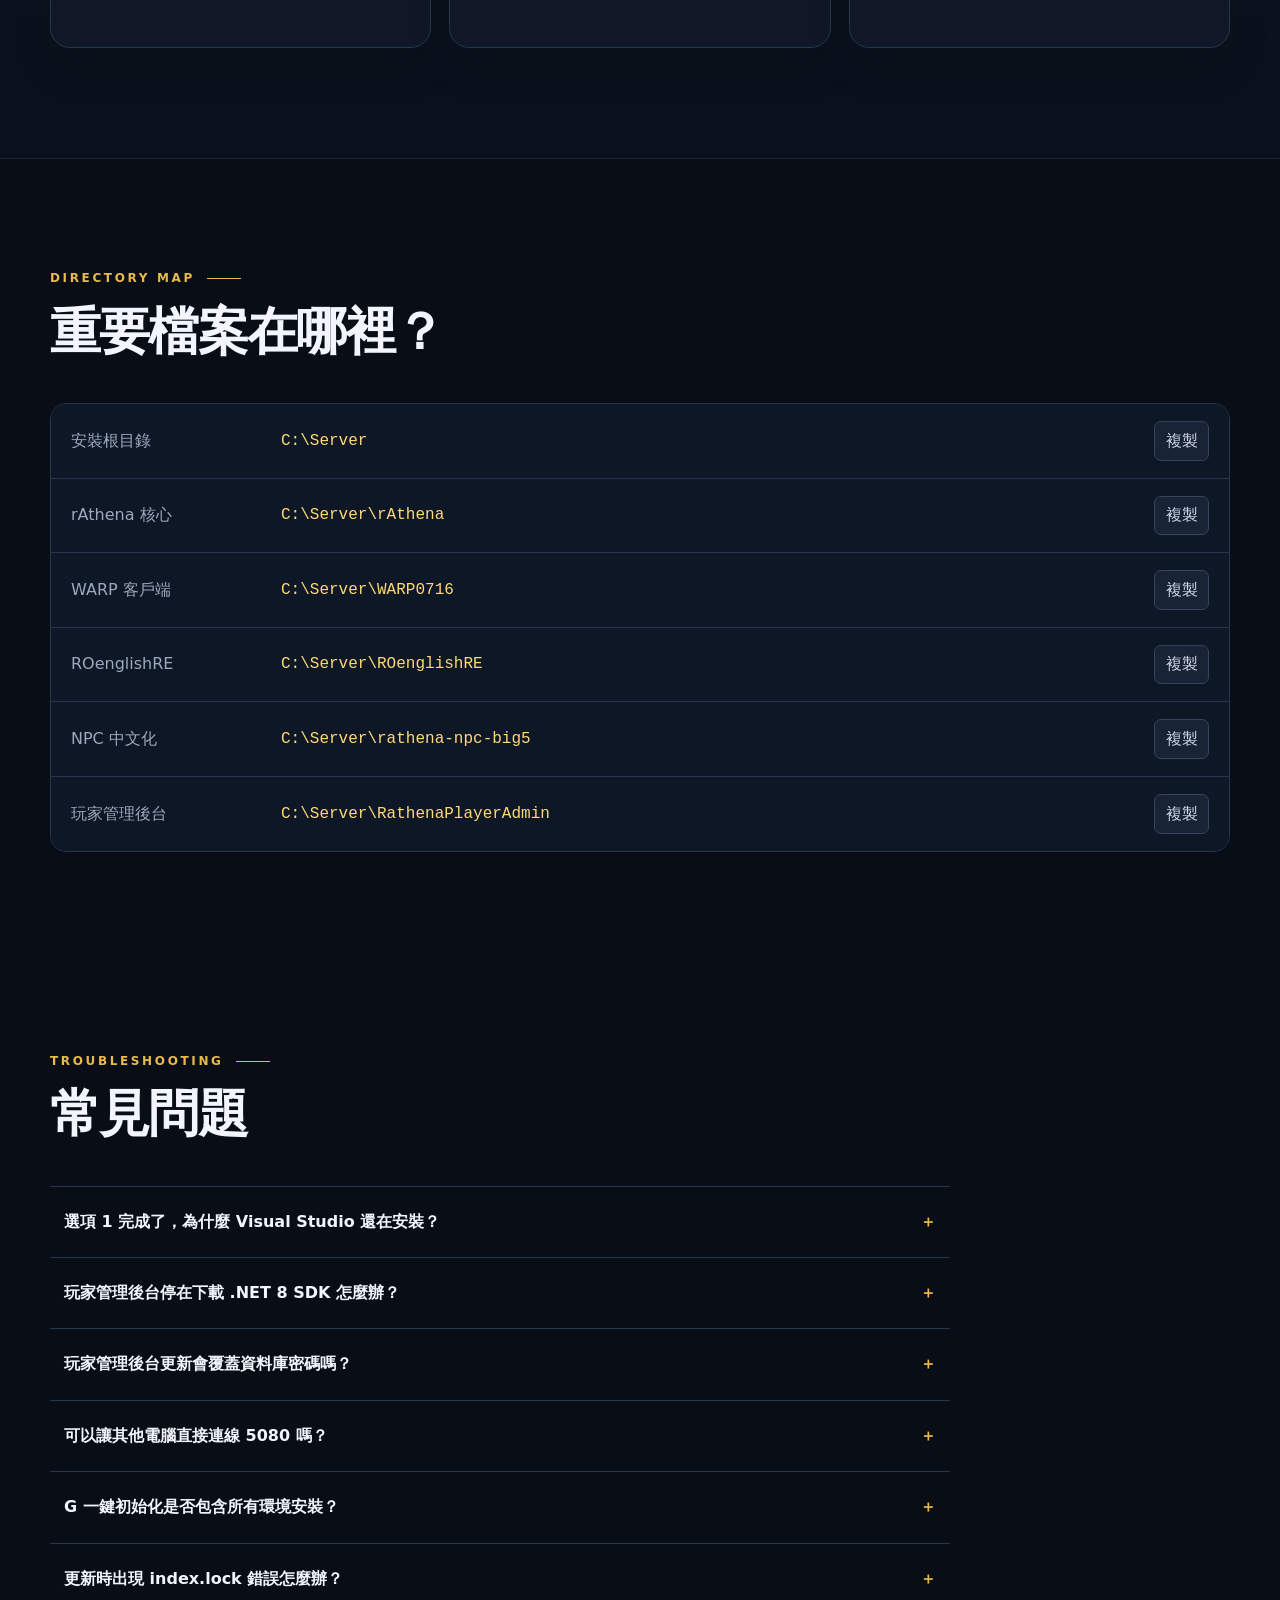
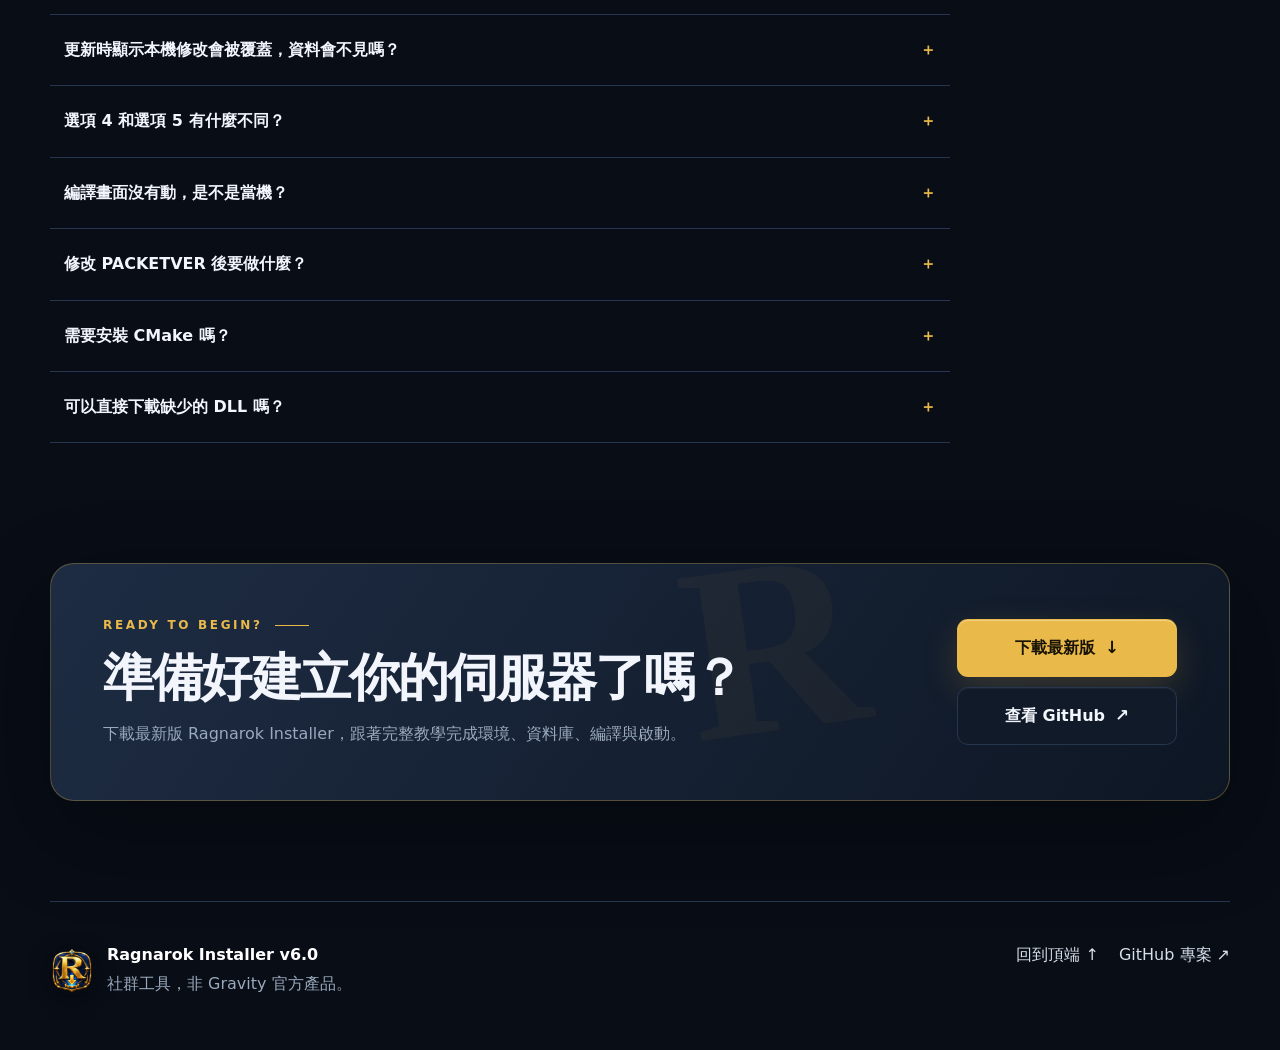
==== commit 335bbcb6: "Add player admin integration and documentation" ====
--- a/docs/index.html
+++ b/docs/index.html
@@ -3,11 +3,11 @@
 <head>
   <meta charset="utf-8">
   <meta name="viewport" content="width=device-width, initial-scale=1">
-  <meta name="description" content="Ragnarok Installer v6.0 完整安裝、更新、編譯與伺服器管理教學。">
+  <meta name="description" content="Ragnarok Installer v6.0 完整安裝、更新、編譯、玩家管理後台與伺服器管理教學。">
   <meta name="theme-color" content="#0b111c">
   <title>Ragnarok Installer 使用教學</title>
   <link rel="icon" type="image/png" href="assets/favicon.png">
-  <link rel="stylesheet" href="styles.css?v=20260819-2">
+  <link rel="stylesheet" href="styles.css?v=20260819-3">
 </head>
 <body id="top">
   <a class="skip-link" href="#main">跳到主要內容</a>
@@ -23,6 +23,7 @@
         <a href="#quickstart">快速開始</a>
         <a href="#guide">完整教學</a>
         <a href="#commands">功能選單</a>
+        <a href="#player-admin">玩家後台</a>
         <a href="#compile">編譯</a>
         <a href="#faq">常見問題</a>
       </nav>
@@ -35,7 +36,7 @@
       <div class="hero-copy">
         <div class="hero-kicker"><span>v6.0</span> WINDOWS · RATHENA · 自動化管理</div>
         <h1>從零開始架設<br><span>Ragnarok 伺服器</span></h1>
-        <p class="hero-lead">用一個選單完成環境安裝、伺服器核心更新、資料庫初始化、Visual Studio 編譯、中文化與伺服器啟動。</p>
+        <p class="hero-lead">用一個選單完成環境安裝、伺服器核心更新、資料庫初始化、Visual Studio 編譯、中文化、玩家管理後台與伺服器啟動。</p>
         <div class="hero-actions">
           <a class="button primary" href="RagnarokInstaller.exe" download>下載安裝程式 <span aria-hidden="true">↓</span></a>
           <a class="button secondary" href="#quickstart">查看安裝教學 <span aria-hidden="true">→</span></a>
@@ -44,6 +45,7 @@
         <ul class="hero-points" aria-label="特色">
           <li>Visual Studio 2022 MSBuild</li>
           <li>MariaDB 自動設定</li>
+          <li>本機玩家管理後台</li>
           <li>繁體中文介面</li>
         </ul>
       </div>
@@ -53,6 +55,7 @@
           <p><b>【目前狀態】</b></p>
           <p><i>[OK]</i> Git</p>
           <p><i>[OK]</i> Visual Studio C++ Build Tools</p>
+          <p><i>[OK]</i> .NET 8 SDK</p>
           <p><i>[OK]</i> MariaDB：執行中</p>
           <p class="spacer"></p>
           <p><b>【伺服器管理】</b></p>
@@ -110,7 +113,7 @@
         </li>
         <li>
           <div class="guide-number">2</div>
-          <div><p class="guide-label">選項 1</p><h3>安裝／更新開發環境</h3><p>安裝或檢查 Git、7-Zip、Python、Visual C++ Runtime，以及 Visual Studio 2022 Build Tools。Visual Studio 安裝可能會在另一個視窗繼續執行，請等它真正完成。</p><div class="expected"><b>完成時會看到</b><span>主選單上 Git、Python、Visual Studio Build Tools 顯示 <code>[OK]</code>。</span></div></div>
+          <div><p class="guide-label">選項 1</p><h3>安裝／更新開發環境</h3><p>安裝或檢查 Git、7-Zip、Python、Microsoft .NET 8 SDK、Visual C++ Runtime，以及 Visual Studio 2022 Build Tools。.NET 8 SDK 供玩家管理後台建置與執行；Visual Studio 安裝可能會在另一個視窗繼續執行，請等它真正完成。</p><div class="expected"><b>完成時會看到</b><span>Git、Python、.NET 8 SDK 與 Visual Studio Build Tools 均能正確讀取版本。</span></div></div>
         </li>
         <li>
           <div class="guide-number">3</div>
@@ -142,7 +145,7 @@
       </div>
       <div class="flow-panel" id="flow-first" role="tabpanel" aria-labelledby="tab-first">
         <ol class="flow-line">
-          <li><b>1</b><span>開發環境</span><small>安裝 Git、Python 與 Visual Studio Build Tools</small></li>
+          <li><b>1</b><span>開發環境</span><small>安裝 Git、Python、.NET 8 SDK 與 Visual Studio Build Tools</small></li>
           <li><b>2</b><span>MariaDB</span><small>安裝或修復資料庫服務</small></li>
           <li><b>G</b><span>一鍵初始化</span><small>核心、資源、資料庫、設定、編譯與中文化</small></li>
           <li><b>C</b><span>啟動伺服器</span><small>開啟 runserver.bat 並監看四個服務</small></li>
@@ -168,6 +171,7 @@
         <article><h3>只更新中文化資源</h3><p class="key-sequence"><kbd>H</kbd><i>→</i><kbd>D</kbd><i>→</i><kbd>E</kbd><i>→</i><kbd>F</kbd><i>→</i><kbd>C</kbd></p><p>更新英文化與 NPC 中文化來源，再套用到目前核心並重新啟動。</p></article>
         <article><h3>修改 PACKETVER／核心設定</h3><p class="key-sequence"><kbd>H</kbd><i>→</i><kbd>8</kbd><i>→</i><kbd>5</kbd><i>→</i><kbd>4</kbd><i>→</i><kbd>C</kbd></p><p>PACKETVER 屬於編譯設定，修改後必須 Clean、Build 才會生效。</p></article>
         <article><h3>只更新資料庫</h3><p class="key-sequence"><kbd>H</kbd><i>→</i><kbd>7</kbd><i>→</i><kbd>C</kbd></p><p>偵測到既有資料時，直接 Enter 會保留資料；選擇全新建立會要求再次輸入確認文字。</p></article>
+        <article><h3>安裝／更新玩家管理後台</h3><p class="key-sequence"><kbd>1</kbd><i>→</i><kbd>I</kbd><i>→</i><kbd>J</kbd></p><p>先準備 .NET 8 SDK，再下載或更新獨立的 RathenaPlayerAdmin，最後啟動本機管理介面。</p></article>
       </div>
     </section>
 
@@ -177,7 +181,7 @@
         <label class="search-box"><span>搜尋功能</span><input id="command-search" type="search" placeholder="例如：資料庫、編譯、中文化…"></label>
       </div>
       <div class="command-grid" id="command-grid">
-        <article data-search="環境 安裝 git python visual studio"><b>1</b><div><h3>開發環境</h3><p>安裝或更新 Git、Python、Visual Studio Build Tools 等必要工具。</p></div></article>
+        <article data-search="環境 安裝 git python dotnet .net sdk visual studio"><b>1</b><div><h3>開發環境</h3><p>安裝或更新 Git、Python、.NET 8 SDK、Visual Studio Build Tools 等必要工具。</p></div></article>
         <article data-search="mariadb mysql 資料庫 安裝"><b>2</b><div><h3>MariaDB</h3><p>安裝、更新或修復遊戲資料庫服務。</p></div></article>
         <article data-search="更新 rathena pandasws git github 核心"><b>3</b><div><h3>更新伺服器核心</h3><p>查詢遠端版本，並以 GitHub 最新內容覆蓋已追蹤檔案。</p></div></article>
         <article data-search="編譯 build msbuild visual studio exe"><b>4</b><div><h3>編譯目前核心</h3><p>以 MSBuild Release x64 產生伺服器執行檔。</p></div></article>
@@ -194,9 +198,20 @@
         <article data-search="套用 中文化 localization"><b>F</b><div><h3>套用中文化</h3><p>先檢查翻譯來源，再套用客戶端與 NPC 中文資源。</p></div></article>
         <article data-search="一鍵 初始化 setup 新手"><b>G</b><div><h3>一鍵初始化</h3><p>依序完成核心、資源、資料庫、設定、重新編譯與中文化；開發環境和 MariaDB 請先用 1、2 安裝。</p></div></article>
         <article data-search="停止 stop server login char map web"><b>H</b><div><h3>停止伺服器</h3><p>停止 login、char、map 與 web server 程序。</p></div></article>
+        <article data-search="玩家 管理 後台 admin rathenaplayeradmin 安裝 更新"><b>I</b><div><h3>安裝／更新玩家後台</h3><p>將 RathenaPlayerAdmin 獨立下載至 <code>C:\Server\RathenaPlayerAdmin</code>，並保留本機資料庫設定。</p></div></article>
+        <article data-search="玩家 管理 後台 admin 啟動 5080"><b>J</b><div><h3>啟動玩家後台</h3><p>啟動本機管理介面，準備完成後開啟 <code>127.0.0.1:5080</code>。</p></div></article>
         <article data-search="清除 logs log 紀錄"><b>L</b><div><h3>清除 Logs</h3><p>刪除安裝管理中心產生的舊記錄檔。</p></div></article>
       </div>
       <p class="empty-state" id="empty-state" hidden>找不到符合的功能，請換一個關鍵字。</p>
+    </section>
+
+    <section class="section tinted" id="player-admin">
+      <div class="section-heading"><p class="eyebrow">PLAYER ADMIN</p><h2>玩家管理後台使用方式</h2><p>RathenaPlayerAdmin 以獨立 Git 專案安裝，不會混入或覆蓋 rAthena／PandasWS 核心。</p></div>
+      <div class="compare-grid">
+        <article><span class="tag">選項 1 · ENVIRONMENT</span><h3>先準備 .NET 8 SDK</h3><p>執行開發環境安裝，管理中心會檢查、安裝或更新 Microsoft .NET 8 SDK。</p><p class="callout">若 I 或 J 提示缺少 SDK，回到選項 1 即可。</p></article>
+        <article><span class="tag">選項 I · INSTALL / UPDATE</span><h3>獨立下載並安全更新</h3><p>後台安裝於 <code>C:\Server\RathenaPlayerAdmin</code>。首次建立會沿用安裝器中的 MariaDB 連線；更新時保留 <code>local-settings.json</code>。</p><p class="callout">遠端已有新版才下載，否則顯示目前已是最新版。</p></article>
+        <article><span class="tag">選項 J · START</span><h3>啟動本機管理介面</h3><p>執行獨立專案的 <code>Start.cmd</code>，完成後使用瀏覽器開啟 <code>http://127.0.0.1:5080</code>。</p><p class="callout">預設只供本機使用，請勿直接將 5080 連接埠公開至網際網路。</p></article>
+      </div>
     </section>
 
     <section class="section tinted" id="compile">
@@ -216,6 +231,7 @@
         <div><span>WARP 客戶端</span><code>C:\Server\WARP0716</code><button type="button" data-copy="C:\Server\WARP0716">複製</button></div>
         <div><span>ROenglishRE</span><code>C:\Server\ROenglishRE</code><button type="button" data-copy="C:\Server\ROenglishRE">複製</button></div>
         <div><span>NPC 中文化</span><code>C:\Server\rathena-npc-big5</code><button type="button" data-copy="C:\Server\rathena-npc-big5">複製</button></div>
+        <div><span>玩家管理後台</span><code>C:\Server\RathenaPlayerAdmin</code><button type="button" data-copy="C:\Server\RathenaPlayerAdmin">複製</button></div>
       </div>
     </section>
 
@@ -223,6 +239,9 @@
       <div class="section-heading"><p class="eyebrow">TROUBLESHOOTING</p><h2>常見問題</h2></div>
       <div class="faq-list">
         <details><summary>選項 1 完成了，為什麼 Visual Studio 還在安裝？</summary><p>Visual Studio Build Tools 會在獨立視窗執行。請等該視窗完成，再回主選單確認 Visual Studio 顯示 <code>[OK]</code>，否則選項 4 會找不到 MSBuild。</p></details>
+        <details><summary>玩家管理後台停在下載 .NET 8 SDK 怎麼辦？</summary><p>新版已將 .NET 8 SDK 整合至選項 1。先關閉舊的後台安裝視窗，執行選項 1 完成 SDK 安裝，再依序執行 I、J。</p></details>
+        <details><summary>玩家管理後台更新會覆蓋資料庫密碼嗎？</summary><p>不會。選項 I 更新前會保留 <code>local-settings.json</code>，更新完成後原樣還原；其他後台原始碼則同步 GitHub 最新版本。</p></details>
+        <details><summary>可以讓其他電腦直接連線 5080 嗎？</summary><p>預設介面只監聽 <code>127.0.0.1</code>，設計用途是本機管理。不要直接公開管理連接埠；需要遠端管理時，請另行規劃 VPN、反向代理、TLS、驗證及防火牆。</p></details>
         <details><summary>G 一鍵初始化是否包含所有環境安裝？</summary><p>不包含。第一次使用必須先執行選項 1 安裝開發環境，再執行選項 2 安裝 MariaDB，兩者完成後才執行 G。</p></details>
         <details><summary>更新時出現 index.lock 錯誤怎麼辦？</summary><p>先確認沒有其他 Git 程序執行。新版管理中心會偵測殘留鎖定檔，確認安全後自動清除並繼續更新。</p></details>
         <details><summary>更新時顯示本機修改會被覆蓋，資料會不見嗎？</summary><p>選項 3、6、D、E 會以 GitHub 最新內容同步其儲存庫，Git 已追蹤檔案的本機修改可能被覆蓋。資料庫不在這些 Git 儲存庫內，但重要自訂腳本與設定仍應另行保存。</p></details>
@@ -252,6 +271,6 @@
     <div><a href="#top">回到頂端 ↑</a><a href="https://github.com/xvn5002036/RagnarokInstaller" target="_blank" rel="noreferrer">GitHub 專案 ↗</a></div>
   </footer>
   <div class="toast" role="status" aria-live="polite"></div>
-  <script src="script.js?v=20260819-2"></script>
+  <script src="script.js?v=20260819-3"></script>
 </body>
 </html>
